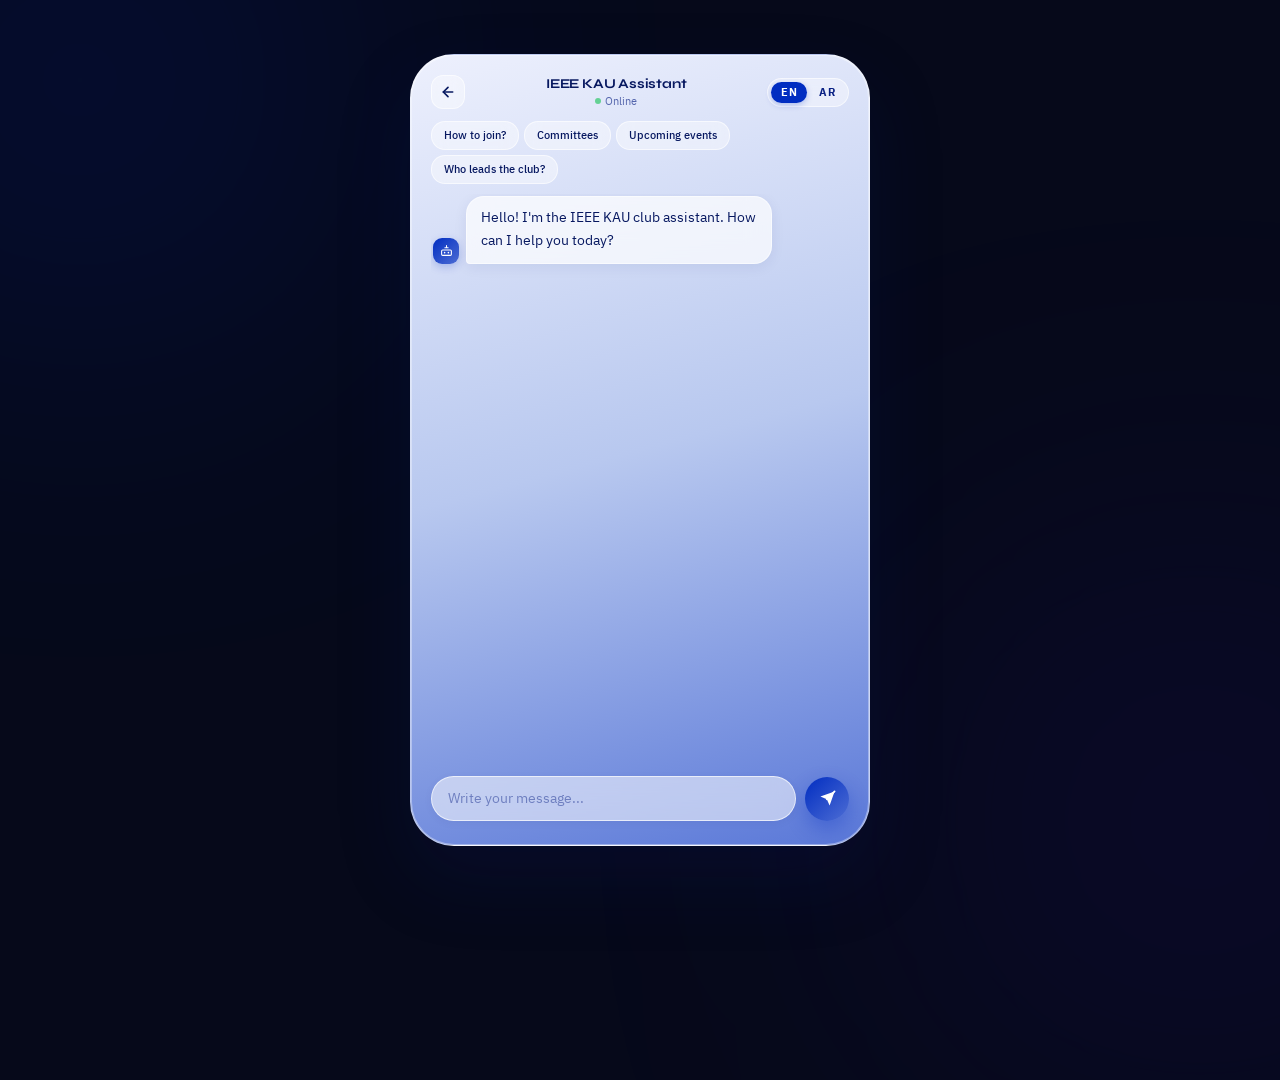
==== chat.html @ ff305b94 "changed to gemini + ui fixes" ====
<!DOCTYPE html>
<html lang="en">
<head>
  <meta charset="UTF-8"/>
  <meta name="viewport" content="width=device-width, initial-scale=1.0"/>
  <title>IEEE KAU Assistant</title>
  <link href="https://fonts.googleapis.com/css2?family=Syne:wght@600;700;800&family=IBM+Plex+Sans+Arabic:wght@300;400;500;600&display=swap" rel="stylesheet">
  <style>
    :root{
      --c1:#e7eaf9;--c2:#98abe6;--c3:#4d6dd4;--c4:#012dc1;--c5:#0a2184;--c6:#071860;
      --glass:rgba(255,255,255,.70);--glass-b:rgba(255,255,255,.55);
    }
    *{box-sizing:border-box;margin:0;padding:0}
    body{
      min-height:100vh;font-family:'IBM Plex Sans Arabic',sans-serif;
      background:#06091a;display:flex;justify-content:center;align-items:center;
      overflow:hidden;position:relative;padding:20px;
    }
    .blur{position:absolute;border-radius:50%;filter:blur(160px);z-index:0;pointer-events:none}
    .blur1{width:520px;height:520px;background:var(--c4);top:-180px;left:-180px;opacity:.18}
    .blur2{width:520px;height:520px;background:#1a0a5e;bottom:-180px;right:-180px;opacity:.28}

    .phone{
      width:460px;height:88vh;max-height:860px;border-radius:44px;
      background:linear-gradient(165deg,#edf0fd 0%,#b8c8ef 50%,#5a78d8 100%);
      border:1px solid rgba(255,255,255,.55);
      box-shadow:0 32px 72px rgba(7,24,96,.22),0 0 0 1px rgba(255,255,255,.35) inset;
      padding:20px 20px 24px;
      display:flex;flex-direction:column;position:relative;z-index:2;overflow:hidden;
    }

    /* HEADER */
    .header{
      display:flex;align-items:center;justify-content:space-between;
      margin-bottom:12px;flex-shrink:0;
    }
    .back-btn{
      width:34px;height:34px;border-radius:12px;border:none;cursor:pointer;
      background:rgba(255,255,255,.4);border:1px solid rgba(255,255,255,.6);
      backdrop-filter:blur(8px);display:flex;align-items:center;justify-content:center;
      transition:all .18s;flex-shrink:0;
    }
    .back-btn:hover{background:rgba(255,255,255,.65);transform:translateX(-2px)}
    .back-btn svg{width:16px;height:16px;color:var(--c6)}
    .header-center{display:flex;flex-direction:column;align-items:center;gap:2px}
    .header-name{
      font-family:'Syne',sans-serif;font-weight:700;font-size:13.5px;
      color:var(--c6);letter-spacing:-.2px;
    }
    .header-status{font-size:10.5px;color:var(--c5);opacity:.65;display:flex;align-items:center;gap:4px}
    .dot{width:6px;height:6px;background:#22c55e;border-radius:50%;animation:pulse 2s infinite}
    @keyframes pulse{0%,100%{opacity:1}50%{opacity:.35}}
    /* language toggle in header */
    .lang-toggle{
      display:flex;align-items:center;gap:2px;
      background:rgba(255,255,255,.38);border:1px solid rgba(255,255,255,.6);
      backdrop-filter:blur(10px);border-radius:18px;padding:3px;
    }
    .lang-opt{
      padding:3px 10px;border-radius:14px;font-size:10.5px;font-weight:700;
      color:var(--c5);transition:all .18s;letter-spacing:.4px;cursor:pointer;
      border:none;background:transparent;font-family:inherit;
    }
    .lang-opt.active{background:var(--c4);color:white;box-shadow:0 2px 6px rgba(1,45,193,.28)}

    /* CHIPS */
    .chips{display:flex;flex-wrap:wrap;gap:5px;margin-bottom:10px;flex-shrink:0}
    .chip{
      background:rgba(255,255,255,.42);border:1px solid rgba(255,255,255,.6);
      backdrop-filter:blur(8px);border-radius:14px;padding:5px 12px;
      font-size:11px;color:var(--c6);cursor:pointer;font-family:inherit;
      font-weight:500;transition:all .18s;white-space:nowrap;
    }
    .chip:hover{background:var(--c4);color:white;border-color:var(--c4);transform:translateY(-1px)}

    /* CHAT */
    .chat-area{
      flex:1;overflow-y:auto;display:flex;flex-direction:column;
      gap:10px;padding:2px 2px 4px;scroll-behavior:smooth;
    }
    .chat-area::-webkit-scrollbar{width:3px}
    .chat-area::-webkit-scrollbar-thumb{background:rgba(1,45,193,.18);border-radius:3px}

    .chat-row{display:flex;align-items:flex-end;gap:7px}
    .bot-row{justify-content:flex-start}
    .user-row{justify-content:flex-end}

    .av{width:26px;height:26px;border-radius:9px;flex-shrink:0;display:flex;align-items:center;justify-content:center}
    .av-bot{background:linear-gradient(135deg,var(--c4),var(--c3));box-shadow:0 3px 8px rgba(1,45,193,.22)}
    .av-bot svg{width:13px;height:13px;color:white}
    .av-user{background:rgba(255,255,255,.42);border:1px solid rgba(255,255,255,.6)}
    .av-user svg{width:13px;height:13px;color:var(--c5)}

    .message{
      padding:10px 14px;border-radius:18px;max-width:74%;
      font-size:13.5px;line-height:1.7;word-break:break-word;
      animation:up .22s ease;
    }
    @keyframes up{from{opacity:0;transform:translateY(6px)}to{opacity:1;transform:translateY(0)}}
    .bot-msg{
      background:var(--glass);color:var(--c6);
      border-bottom-left-radius:4px;
      box-shadow:0 3px 14px rgba(7,24,96,.07);
      border:1px solid var(--glass-b);backdrop-filter:blur(12px);
    }
    .user-msg{
      background:linear-gradient(135deg,var(--c4),var(--c3));color:white;
      border-bottom-right-radius:4px;
      box-shadow:0 4px 14px rgba(1,45,193,.28);
    }
    .bot-msg strong{font-weight:700;color:var(--c4)}
    .md-list{margin:6px 0 2px;display:flex;flex-direction:column;gap:5px}
    .md-item{display:flex;gap:8px;align-items:flex-start;font-size:13px}
    .md-dot{width:5px;height:5px;border-radius:50%;background:var(--c4);flex-shrink:0;margin-top:7px}

    /* BUTTONS */
    .lbtn{
      display:inline-flex;align-items:center;gap:5px;
      color:white!important;text-decoration:none;
      padding:5px 12px;border-radius:18px;font-size:11.5px;font-weight:600;
      margin:2px;transition:all .18s;cursor:pointer;font-family:inherit;border:none;
    }
    .lbtn:hover{filter:brightness(1.1);transform:translateY(-1px)}
    .lbtn.wa{background:#16a34a}
    .lbtn.em{background:#dc2626}
    .lbtn.fm{background:var(--c4)}
    .lbtn.xb{background:#0f172a}
    .lbtn.mt{background:#0d9488}
    .lbtn.ig{background:linear-gradient(45deg,#f09433,#e6683c,#dc2743,#cc2366,#bc1888)}
    .lbtn.li{background:#0077b5}
    .lbtn.tg{background:#229ed9}
    .lbtn svg{width:11px;height:11px}
    .btn-row{display:flex;flex-wrap:wrap;gap:5px;margin-top:7px}

    /* EVENT CARD */
    .ev-card{
      background:var(--glass);backdrop-filter:blur(12px);
      border:1px solid var(--glass-b);border-radius:16px;
      padding:12px 14px;max-width:88%;
      box-shadow:0 3px 14px rgba(7,24,96,.07);
      border-left:3px solid var(--c4);align-self:flex-start;animation:up .22s ease;
    }
    .ev-badge{
      display:inline-block;font-size:9.5px;font-weight:700;
      letter-spacing:.8px;text-transform:uppercase;
      padding:2px 8px;border-radius:18px;margin-bottom:5px;
    }
    .b-up{background:#dcfce7;color:#15803d}
    .b-rc{background:#fef9c3;color:#a16207}
    .b-pa{background:#f1f5f9;color:#64748b}
    .ev-date{font-size:11px;color:var(--c5);opacity:.7;margin-bottom:5px;font-weight:500}
    .ev-text{font-size:13px;color:var(--c6);line-height:1.65;margin-bottom:8px}

    /* TYPING */
    .typing{
      display:flex;gap:4px;align-items:center;padding:10px 14px;
      background:var(--glass);border:1px solid var(--glass-b);backdrop-filter:blur(12px);
      border-radius:18px;border-bottom-left-radius:4px;
      align-self:flex-start;box-shadow:0 3px 12px rgba(7,24,96,.06);
    }
    .typing span{width:5px;height:5px;background:var(--c4);border-radius:50%;opacity:.45;animation:tb 1.2s infinite}
    .typing span:nth-child(2){animation-delay:.2s}
    .typing span:nth-child(3){animation-delay:.4s}
    @keyframes tb{0%,60%,100%{transform:translateY(0);opacity:.45}30%{transform:translateY(-5px);opacity:1}}

    /* INPUT */
    .input-wrap{margin-top:10px;display:flex;gap:9px;align-items:center;flex-shrink:0}
    .chat-input{
      flex:1;padding:11px 16px;border-radius:24px;border:none;outline:none;
      background:rgba(255,255,255,.55);backdrop-filter:blur(10px);
      border:1px solid rgba(255,255,255,.65);
      color:var(--c6);font-size:13.5px;font-family:inherit;
      box-shadow:0 2px 8px rgba(7,24,96,.05);transition:all .2s;
    }
    .chat-input:focus{background:rgba(255,255,255,.82);border-color:rgba(1,45,193,.25)}
    .chat-input::placeholder{color:var(--c5);opacity:.45}
    .send-btn{
      width:44px;height:44px;border-radius:50%;border:none;cursor:pointer;
      background:linear-gradient(135deg,var(--c4),var(--c3));
      display:flex;align-items:center;justify-content:center;flex-shrink:0;
      box-shadow:0 8px 20px rgba(1,45,193,.32);transition:all .18s;
    }
    .send-btn:hover{transform:scale(1.08);box-shadow:0 12px 26px rgba(1,45,193,.42)}
    .send-btn:disabled{opacity:.4;cursor:not-allowed;transform:none}
    .send-btn svg{width:17px;height:17px;color:white}

    .sec-lbl{
      font-size:10px;color:var(--c5);text-align:center;
      padding:2px 0;opacity:.6;letter-spacing:.6px;text-transform:uppercase;font-weight:600;
    }
  </style>
</head>
<body>
  <div class="blur blur1"></div>
  <div class="blur blur2"></div>
  <div class="phone">

    <!-- HEADER -->
    <div class="header">
      <!-- Back button -->
      <button class="back-btn" onclick="history.length>1?history.back():window.location='index.html'" title="Back">
        <svg viewBox="0 0 24 24" fill="none" stroke="currentColor" stroke-width="2.5" stroke-linecap="round" stroke-linejoin="round">
          <line x1="19" y1="12" x2="5" y2="12"/><polyline points="12 19 5 12 12 5"/>
        </svg>
      </button>

      <!-- Center title -->
      <div class="header-center">
        <div class="header-name">IEEE KAU Assistant</div>
        <div class="header-status"><span class="dot"></span><span id="statusTxt">Online</span></div>
      </div>

      <!-- Language toggle -->
      <div class="lang-toggle">
        <button class="lang-opt active" id="opt-en" onclick="setLang('en')">EN</button>
        <button class="lang-opt"        id="opt-ar" onclick="setLang('ar')">AR</button>
      </div>
    </div>

    <!-- CHIPS -->
    <div class="chips" id="chips">
      <button class="chip" onclick="askChip(this)">How to join?</button>
      <button class="chip" onclick="askChip(this)">Committees</button>
      <button class="chip" onclick="askChip(this)">Upcoming events</button>
      <button class="chip" onclick="askChip(this)">Who leads the club?</button>
    </div>

    <!-- CHAT -->
    <div class="chat-area" id="chatArea">
      <div class="chat-row bot-row">
        <div class="av av-bot"><svg viewBox="0 0 24 24" fill="none" stroke="currentColor" stroke-width="2" stroke-linecap="round" stroke-linejoin="round"><rect x="3" y="11" width="18" height="10" rx="2"/><path d="M12 3v4m-3 0h6"/><circle cx="8.5" cy="16" r="1.5" fill="currentColor" stroke="none"/><circle cx="15.5" cy="16" r="1.5" fill="currentColor" stroke="none"/></svg></div>
        <div class="message bot-msg" id="welcomeMsg">Hello! I'm the IEEE KAU club assistant. How can I help you today?</div>
      </div>
    </div>

    <!-- INPUT -->
    <div class="input-wrap" id="inputWrap">
      <input type="text" class="chat-input" id="userInput"
        placeholder="Write your message..."
        onkeydown="if(event.key==='Enter')sendMsg()"/>
      <button class="send-btn" id="sendBtn" onclick="sendMsg()">
        <svg viewBox="0 0 24 24" fill="none" stroke="currentColor" stroke-width="2.5" stroke-linecap="round" stroke-linejoin="round">
          <line x1="22" y1="2" x2="11" y2="13"/><polygon points="22 2 15 22 11 13 2 9 22 2" fill="currentColor" stroke="none"/>
        </svg>
      </button>
    </div>
  </div>

<script>
const API  = 'http://localhost:8000';
const FORM = 'https://docs.google.com/forms/d/e/1FAIpQLSc7qI9gJxhBd5TJZJPHBXQmNmRRocxjYDDE-ccPcoLNbKSoLw/viewform';
let hist=[], lang='en';

// Read lang from URL param (set by landing page)
const urlLang = new URLSearchParams(window.location.search).get('lang');
if(urlLang==='ar') { lang='ar'; }

// ── Sound ─────────────────────────────────────────────────────────────────────
function beep(f,d){try{const c=new AudioContext(),o=c.createOscillator(),g=c.createGain();o.connect(g);g.connect(c.destination);o.frequency.value=f;g.gain.setValueAtTime(0.04,c.currentTime);g.gain.exponentialRampToValueAtTime(0.001,c.currentTime+d);o.start();o.stop(c.currentTime+d);}catch(e){}}

// ── Icons (SVG strings) ───────────────────────────────────────────────────────
const IC={
  ext:`<svg viewBox="0 0 24 24" fill="none" stroke="currentColor" stroke-width="2" stroke-linecap="round" stroke-linejoin="round" width="11" height="11"><path d="M18 13v6a2 2 0 0 1-2 2H5a2 2 0 0 1-2-2V8a2 2 0 0 1 2-2h6"/><polyline points="15 3 21 3 21 9"/><line x1="10" y1="14" x2="21" y2="3"/></svg>`,
  mail:`<svg viewBox="0 0 24 24" fill="none" stroke="currentColor" stroke-width="2" stroke-linecap="round" stroke-linejoin="round" width="11" height="11"><path d="M4 4h16c1.1 0 2 .9 2 2v12c0 1.1-.9 2-2 2H4c-1.1 0-2-.9-2-2V6c0-1.1.9-2 2-2z"/><polyline points="22,6 12,13 2,6"/></svg>`,
  msg:`<svg viewBox="0 0 24 24" fill="none" stroke="currentColor" stroke-width="2" stroke-linecap="round" stroke-linejoin="round" width="11" height="11"><path d="M21 15a2 2 0 0 1-2 2H7l-4 4V5a2 2 0 0 1 2-2h14a2 2 0 0 1 2 2z"/></svg>`,
  vid:`<svg viewBox="0 0 24 24" fill="none" stroke="currentColor" stroke-width="2" stroke-linecap="round" stroke-linejoin="round" width="11" height="11"><polygon points="23 7 16 12 23 17 23 7"/><rect x="1" y="5" width="15" height="14" rx="2" ry="2"/></svg>`,
};

// ── Language ──────────────────────────────────────────────────────────────────
function applyLang(){
  const ar=lang==='ar';
  document.getElementById('opt-en').classList.toggle('active',!ar);
  document.getElementById('opt-ar').classList.toggle('active',ar);
  document.getElementById('statusTxt').textContent = ar?'متصلة':'Online';
  const iw=document.getElementById('inputWrap');
  const inp=document.getElementById('userInput');
  iw.style.flexDirection = ar?'row-reverse':'row';
  inp.style.direction    = ar?'rtl':'ltr';
  inp.style.textAlign    = ar?'right':'left';
  inp.placeholder        = ar?'اكتبي سؤالك هنا...':'Write your message...';
  document.getElementById('welcomeMsg').textContent = ar
    ? 'أهلاً! أنا مساعدة نادي IEEE في جامعة الملك عبدالعزيز. كيف أقدر أساعدك؟'
    : "Hello! I'm the IEEE KAU club assistant. How can I help you today?";
  const c=document.getElementById('chips');
  if(c) c.innerHTML = ar
    ? '<button class="chip" onclick="askChip(this)">كيف أنضم للنادي؟</button><button class="chip" onclick="askChip(this)">اللجان</button><button class="chip" onclick="askChip(this)">الفعاليات القادمة</button><button class="chip" onclick="askChip(this)">من هي الرئيسة؟</button>'
    : '<button class="chip" onclick="askChip(this)">How to join?</button><button class="chip" onclick="askChip(this)">Committees</button><button class="chip" onclick="askChip(this)">Upcoming events</button><button class="chip" onclick="askChip(this)">Who leads the club?</button>';
}

function setLang(l){lang=l;applyLang();}

// Init lang on load
applyLang();

// ── Chips ─────────────────────────────────────────────────────────────────────
function askChip(btn){
  document.getElementById('userInput').value=btn.textContent.trim();
  const c=document.getElementById('chips');if(c)c.style.display='none';
  sendMsg();
}

// ── Markdown ──────────────────────────────────────────────────────────────────
function renderMd(t){
  let h=t.replace(/\*\*(.+?)\*\*/g,'<strong>$1</strong>');
  const lines=h.split('\n');let out='',inL=false,lH='';
  for(let l of lines){
    const m=l.match(/^[\-\*•]\s+(.+)/);
    if(m){if(!inL){inL=true;lH='<div class="md-list">';}lH+=`<div class="md-item"><span class="md-dot"></span><span>${m[1]}</span></div>`;}
    else{if(inL){out+=lH+'</div>';inL=false;lH='';}out+=l+(l.trim()?'<br>':'');}
  }
  if(inL)out+=lH+'</div>';
  return out.replace(/(<br>)+$/,'').replace(/^(<br>)+/,'');
}

// ── Links ─────────────────────────────────────────────────────────────────────
function procLinks(raw){
  // URLs are stripped server-side. Just render markdown, no URL scanning needed.
  return renderMd(raw.trim());
}

function renderButtons(buttons, ar, targetMsg){
  if(!buttons || buttons.length===0) return;
  // WhatsApp warning
  const hasWa = buttons.some(b=>b.type==='whatsapp');
  if(hasWa && targetMsg){
    const warn = document.createElement('div');
    warn.style.cssText='font-size:11px;color:#854d0e;background:#fef9c3;padding:5px 10px;border-radius:8px;margin:6px 0 4px;';
    warn.textContent = ar ? 'تنبيه: مجموعة الواتساب خاصة بمجتمع البحث فقط وليست للانضمام العام'
                          : 'Note: This WhatsApp group is for the Research Community only, not general membership.';
    targetMsg.appendChild(warn);
  }
  const row = document.createElement('div');
  row.className = 'btn-row';
  const iconMap = {form:IC.ext,instagram:IC.ext,whatsapp:IC.msg,email:IC.mail,x:IC.ext,linkedin:IC.ext,telegram:IC.ext,meet:IC.vid};
  const clsMap  = {form:'fm',instagram:'ig',whatsapp:'wa',email:'em',x:'xb',linkedin:'li',telegram:'tg',meet:'mt'};
  buttons.forEach(b=>{
    const a = document.createElement('a');
    a.href=b.url; a.target='_blank';
    a.className=`lbtn ${clsMap[b.type]||'fm'}`;
    a.innerHTML=`${iconMap[b.type]||IC.ext} ${b.label}`;
    row.appendChild(a);
  });
  if(targetMsg) targetMsg.appendChild(row);
  else document.getElementById('chatArea').appendChild(row);
  sc();
}

// ── Avatars ───────────────────────────────────────────────────────────────────
const BOT_AV=`<div class="av av-bot"><svg viewBox="0 0 24 24" fill="none" stroke="currentColor" stroke-width="2" stroke-linecap="round" stroke-linejoin="round"><rect x="3" y="11" width="18" height="10" rx="2"/><path d="M12 3v4m-3 0h6"/><circle cx="8.5" cy="16" r="1.5" fill="currentColor" stroke="none"/><circle cx="15.5" cy="16" r="1.5" fill="currentColor" stroke="none"/></svg></div>`;
const USR_AV=`<div class="av av-user"><svg viewBox="0 0 24 24" fill="none" stroke="currentColor" stroke-width="2" stroke-linecap="round" stroke-linejoin="round"><path d="M20 21v-2a4 4 0 0 0-4-4H8a4 4 0 0 0-4 4v2"/><circle cx="12" cy="7" r="4"/></svg></div>`;

// ── Add message ───────────────────────────────────────────────────────────────
function addMsg(text,role){
  const row=document.createElement('div');
  row.className=`chat-row ${role==='bot'?'bot-row':'user-row'}`;
  const msg=document.createElement('div');
  msg.className=`message ${role==='bot'?'bot-msg':'user-msg'}`;
  if(role==='bot')msg.innerHTML=procLinks(text);else msg.textContent=text;
  if(role==='bot'){row.innerHTML=BOT_AV;row.appendChild(msg);}
  else{row.appendChild(msg);row.innerHTML+=USR_AV;}
  document.getElementById('chatArea').appendChild(row);sc();
  return msg;
}

// ── Event card ────────────────────────────────────────────────────────────────
function addCard(ev){
  const card=document.createElement('div');card.className='ev-card';
  const ar=lang==='ar';
  let ds='';
  if(ev.date){try{const dt=new Date(ev.date);ds=dt.toLocaleString(ar?'ar-SA':'en-US',{weekday:'long',year:'numeric',month:'long',day:'numeric',hour:'2-digit',minute:'2-digit',timeZone:'Asia/Riyadh'});}catch(e){ds=ev.date.slice(0,16);}}
  let badge,bc;
  if(ev.is_upcoming){badge=ar?'قادم':'Upcoming';bc='b-up';}
  else if(ev.days_old!==null&&ev.days_old<=3){badge=ar?'حديث':'Recent';bc='b-rc';}
  else{badge=ar?'سابق':'Past';bc='b-pa';}
  const sum=ev.title.length>160?ev.title.slice(0,160)+'...':ev.title;
  let ab='';
  if(ev.link){const x=ev.link.replace('nitter.net','x.com');ab+=`<a href="${x}" target="_blank" class="lbtn xb" style="font-size:11px;padding:5px 10px;">${IC.ext} ${ar?'عرض على X':'View on X'}</a>`;}
  if(ev.meet)ab+=`<a href="${ev.meet}" target="_blank" class="lbtn mt" style="font-size:11px;padding:5px 10px;">${IC.vid} ${ar?'انضمي':'Join'}</a>`;
  if(ev.whatsapp)ab+=`<a href="${ev.whatsapp}" target="_blank" class="lbtn wa" style="font-size:11px;padding:5px 10px;">${IC.msg} ${ar?'البحث':'Research WA'}</a>`;
  if(ev.form)ab+=`<a href="${ev.form}" target="_blank" class="lbtn fm" style="font-size:11px;padding:5px 10px;">${IC.ext} ${ar?'سجّلي':'Register'}</a>`;
  card.innerHTML=`<span class="ev-badge ${bc}">${badge}</span>${ds?`<div class="ev-date">${ds}</div>`:''}
    <div class="ev-text">${sum}</div>${ab?`<div class="btn-row">${ab}</div>`:''}`;
  document.getElementById('chatArea').appendChild(card);sc();
}

function addTyping(){
  const d=document.createElement('div');d.className='typing';
  d.innerHTML='<span></span><span></span><span></span>';
  document.getElementById('chatArea').appendChild(d);sc();return d;
}
function addLbl(t){
  const d=document.createElement('div');d.className='sec-lbl';d.textContent=t;
  document.getElementById('chatArea').appendChild(d);sc();
}
function sc(){const a=document.getElementById('chatArea');a.scrollTop=a.scrollHeight;}

// ── Send ──────────────────────────────────────────────────────────────────────
async function sendMsg(){
  const inp=document.getElementById('userInput');
  const btn=document.getElementById('sendBtn');
  const msg=inp.value.trim();if(!msg)return;
  const c=document.getElementById('chips');if(c)c.style.display='none';
  addMsg(msg,'user');beep(440,.08);inp.value='';btn.disabled=true;
  const ty=addTyping();
  hist.push({role:'user',content:msg});
  try{
    const res=await fetch(`${API}/chat`,{
      method:'POST',headers:{'Content-Type':'application/json'},
      body:JSON.stringify({message:msg,language:lang,conversation_history:hist.slice(-6)})
    });
    const data=await res.json();
    ty.remove();const botMsgEl=addMsg(data.response,'bot');beep(560,.12);
    hist.push({role:'assistant',content:data.response});
    renderButtons(data.buttons||[], lang==='ar', botMsgEl);
    if(data.events&&data.events.length>0){
      const ar=lang==='ar';
      const up=data.events.filter(e=>e.is_upcoming);
      const rc=data.events.filter(e=>!e.is_upcoming&&e.days_old!==null&&e.days_old<=3);
      const pa=data.events.filter(e=>!e.is_upcoming&&(e.days_old===null||e.days_old>3));
      if(up.length>0){addLbl(ar?'الفعاليات القادمة':'UPCOMING EVENTS');up.forEach(e=>addCard(e));}
      else if(rc.length>0){addLbl(ar?'منشورات حديثة':'RECENT POSTS');rc.slice(0,3).forEach(e=>addCard(e));}
      else if(pa.length>0){addLbl(ar?'فعاليات سابقة':'PAST EVENTS');pa.slice(0,3).forEach(e=>addCard(e));}
    }
  }catch(err){
    ty.remove();
    addMsg(lang==='ar'?'عذراً، في مشكلة بالاتصال.':'Connection error — make sure the API is running.','bot');
  }
  btn.disabled=false;inp.focus();
}
</script>
</body>
</html>
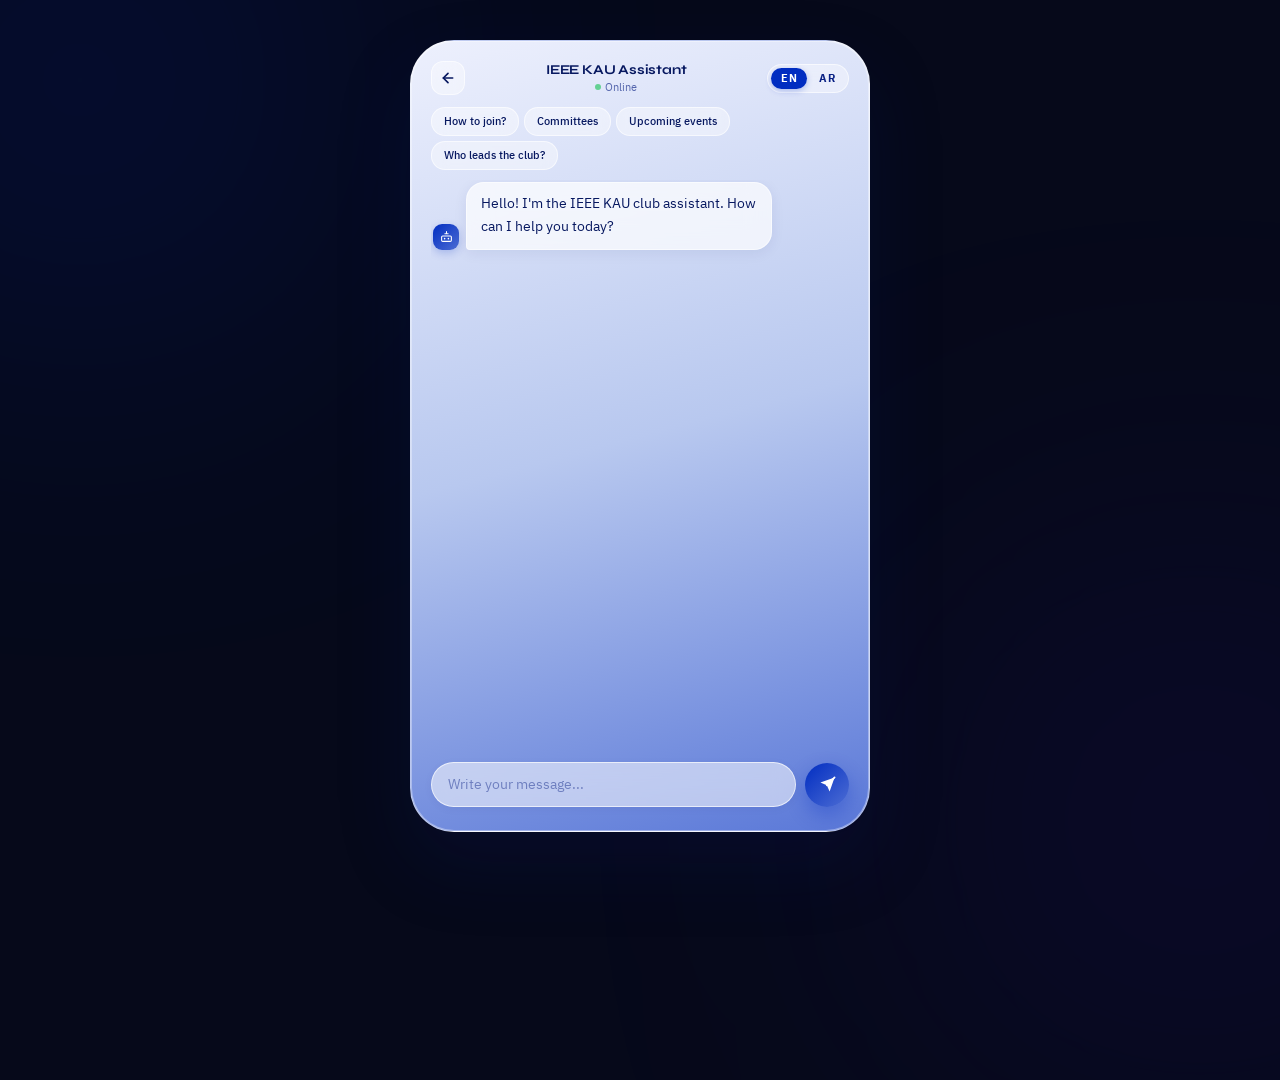
==== commit e1cb3ed9: "fix leaders committees chunk size responsive layout" ====
--- a/chat.html
+++ b/chat.html
@@ -13,20 +13,25 @@
     *{box-sizing:border-box;margin:0;padding:0}
     body{
       min-height:100vh;font-family:'IBM Plex Sans Arabic',sans-serif;
-      background:#06091a;display:flex;justify-content:center;align-items:center;
-      overflow:hidden;position:relative;padding:20px;
+      background:#06091a;display:flex;justify-content:center;align-items:flex-start;
+      position:relative;padding:20px;overflow-y:auto;
     }
     .blur{position:absolute;border-radius:50%;filter:blur(160px);z-index:0;pointer-events:none}
     .blur1{width:520px;height:520px;background:var(--c4);top:-180px;left:-180px;opacity:.18}
     .blur2{width:520px;height:520px;background:#1a0a5e;bottom:-180px;right:-180px;opacity:.28}
 
     .phone{
-      width:460px;height:88vh;max-height:860px;border-radius:44px;
+      width:min(460px, 100%);min-height:88vh;max-height:none;border-radius:44px;
       background:linear-gradient(165deg,#edf0fd 0%,#b8c8ef 50%,#5a78d8 100%);
       border:1px solid rgba(255,255,255,.55);
       box-shadow:0 32px 72px rgba(7,24,96,.22),0 0 0 1px rgba(255,255,255,.35) inset;
       padding:20px 20px 24px;
-      display:flex;flex-direction:column;position:relative;z-index:2;overflow:hidden;
+      display:flex;flex-direction:column;position:relative;z-index:2;
+      margin:20px auto;
+    }
+    @media(max-width:500px){
+      .phone{border-radius:24px;padding:16px 14px 18px;margin:10px auto;}
+      body{padding:10px;}
     }
 
     /* HEADER */
@@ -75,7 +80,7 @@
 
     /* CHAT */
     .chat-area{
-      flex:1;overflow-y:auto;display:flex;flex-direction:column;
+      flex:1;min-height:300px;overflow-y:auto;display:flex;flex-direction:column;
       gap:10px;padding:2px 2px 4px;scroll-behavior:smooth;
     }
     .chat-area::-webkit-scrollbar{width:3px}
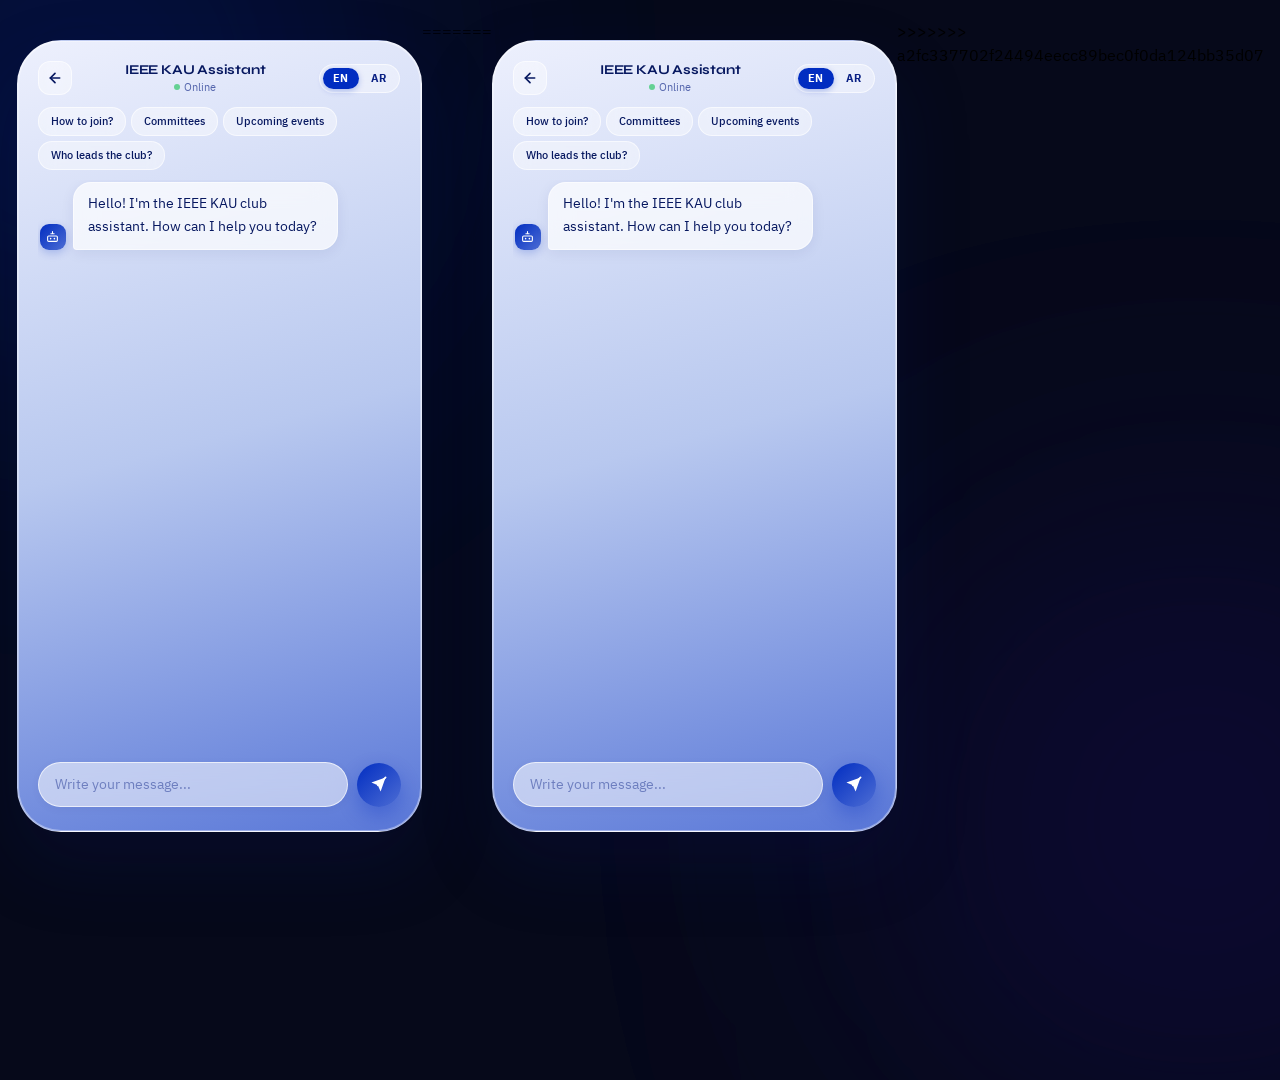
==== commit f0e31d6c: "Resolve merge conflicts on branch2" ====
--- a/chat.html
+++ b/chat.html
@@ -1,437 +1,876 @@
-<!DOCTYPE html>
-<html lang="en">
-<head>
-  <meta charset="UTF-8"/>
-  <meta name="viewport" content="width=device-width, initial-scale=1.0"/>
-  <title>IEEE KAU Assistant</title>
-  <link href="https://fonts.googleapis.com/css2?family=Syne:wght@600;700;800&family=IBM+Plex+Sans+Arabic:wght@300;400;500;600&display=swap" rel="stylesheet">
-  <style>
-    :root{
-      --c1:#e7eaf9;--c2:#98abe6;--c3:#4d6dd4;--c4:#012dc1;--c5:#0a2184;--c6:#071860;
-      --glass:rgba(255,255,255,.70);--glass-b:rgba(255,255,255,.55);
-    }
-    *{box-sizing:border-box;margin:0;padding:0}
-    body{
-      min-height:100vh;font-family:'IBM Plex Sans Arabic',sans-serif;
-      background:#06091a;display:flex;justify-content:center;align-items:flex-start;
-      position:relative;padding:20px;overflow-y:auto;
-    }
-    .blur{position:absolute;border-radius:50%;filter:blur(160px);z-index:0;pointer-events:none}
-    .blur1{width:520px;height:520px;background:var(--c4);top:-180px;left:-180px;opacity:.18}
-    .blur2{width:520px;height:520px;background:#1a0a5e;bottom:-180px;right:-180px;opacity:.28}
-
-    .phone{
-      width:min(460px, 100%);min-height:88vh;max-height:none;border-radius:44px;
-      background:linear-gradient(165deg,#edf0fd 0%,#b8c8ef 50%,#5a78d8 100%);
-      border:1px solid rgba(255,255,255,.55);
-      box-shadow:0 32px 72px rgba(7,24,96,.22),0 0 0 1px rgba(255,255,255,.35) inset;
-      padding:20px 20px 24px;
-      display:flex;flex-direction:column;position:relative;z-index:2;
-      margin:20px auto;
-    }
-    @media(max-width:500px){
-      .phone{border-radius:24px;padding:16px 14px 18px;margin:10px auto;}
-      body{padding:10px;}
-    }
-
-    /* HEADER */
-    .header{
-      display:flex;align-items:center;justify-content:space-between;
-      margin-bottom:12px;flex-shrink:0;
-    }
-    .back-btn{
-      width:34px;height:34px;border-radius:12px;border:none;cursor:pointer;
-      background:rgba(255,255,255,.4);border:1px solid rgba(255,255,255,.6);
-      backdrop-filter:blur(8px);display:flex;align-items:center;justify-content:center;
-      transition:all .18s;flex-shrink:0;
-    }
-    .back-btn:hover{background:rgba(255,255,255,.65);transform:translateX(-2px)}
-    .back-btn svg{width:16px;height:16px;color:var(--c6)}
-    .header-center{display:flex;flex-direction:column;align-items:center;gap:2px}
-    .header-name{
-      font-family:'Syne',sans-serif;font-weight:700;font-size:13.5px;
-      color:var(--c6);letter-spacing:-.2px;
-    }
-    .header-status{font-size:10.5px;color:var(--c5);opacity:.65;display:flex;align-items:center;gap:4px}
-    .dot{width:6px;height:6px;background:#22c55e;border-radius:50%;animation:pulse 2s infinite}
-    @keyframes pulse{0%,100%{opacity:1}50%{opacity:.35}}
-    /* language toggle in header */
-    .lang-toggle{
-      display:flex;align-items:center;gap:2px;
-      background:rgba(255,255,255,.38);border:1px solid rgba(255,255,255,.6);
-      backdrop-filter:blur(10px);border-radius:18px;padding:3px;
-    }
-    .lang-opt{
-      padding:3px 10px;border-radius:14px;font-size:10.5px;font-weight:700;
-      color:var(--c5);transition:all .18s;letter-spacing:.4px;cursor:pointer;
-      border:none;background:transparent;font-family:inherit;
-    }
-    .lang-opt.active{background:var(--c4);color:white;box-shadow:0 2px 6px rgba(1,45,193,.28)}
-
-    /* CHIPS */
-    .chips{display:flex;flex-wrap:wrap;gap:5px;margin-bottom:10px;flex-shrink:0}
-    .chip{
-      background:rgba(255,255,255,.42);border:1px solid rgba(255,255,255,.6);
-      backdrop-filter:blur(8px);border-radius:14px;padding:5px 12px;
-      font-size:11px;color:var(--c6);cursor:pointer;font-family:inherit;
-      font-weight:500;transition:all .18s;white-space:nowrap;
-    }
-    .chip:hover{background:var(--c4);color:white;border-color:var(--c4);transform:translateY(-1px)}
-
-    /* CHAT */
-    .chat-area{
-      flex:1;min-height:300px;overflow-y:auto;display:flex;flex-direction:column;
-      gap:10px;padding:2px 2px 4px;scroll-behavior:smooth;
-    }
-    .chat-area::-webkit-scrollbar{width:3px}
-    .chat-area::-webkit-scrollbar-thumb{background:rgba(1,45,193,.18);border-radius:3px}
-
-    .chat-row{display:flex;align-items:flex-end;gap:7px}
-    .bot-row{justify-content:flex-start}
-    .user-row{justify-content:flex-end}
-
-    .av{width:26px;height:26px;border-radius:9px;flex-shrink:0;display:flex;align-items:center;justify-content:center}
-    .av-bot{background:linear-gradient(135deg,var(--c4),var(--c3));box-shadow:0 3px 8px rgba(1,45,193,.22)}
-    .av-bot svg{width:13px;height:13px;color:white}
-    .av-user{background:rgba(255,255,255,.42);border:1px solid rgba(255,255,255,.6)}
-    .av-user svg{width:13px;height:13px;color:var(--c5)}
-
-    .message{
-      padding:10px 14px;border-radius:18px;max-width:74%;
-      font-size:13.5px;line-height:1.7;word-break:break-word;
-      animation:up .22s ease;
-    }
-    @keyframes up{from{opacity:0;transform:translateY(6px)}to{opacity:1;transform:translateY(0)}}
-    .bot-msg{
-      background:var(--glass);color:var(--c6);
-      border-bottom-left-radius:4px;
-      box-shadow:0 3px 14px rgba(7,24,96,.07);
-      border:1px solid var(--glass-b);backdrop-filter:blur(12px);
-    }
-    .user-msg{
-      background:linear-gradient(135deg,var(--c4),var(--c3));color:white;
-      border-bottom-right-radius:4px;
-      box-shadow:0 4px 14px rgba(1,45,193,.28);
-    }
-    .bot-msg strong{font-weight:700;color:var(--c4)}
-    .md-list{margin:6px 0 2px;display:flex;flex-direction:column;gap:5px}
-    .md-item{display:flex;gap:8px;align-items:flex-start;font-size:13px}
-    .md-dot{width:5px;height:5px;border-radius:50%;background:var(--c4);flex-shrink:0;margin-top:7px}
-
-    /* BUTTONS */
-    .lbtn{
-      display:inline-flex;align-items:center;gap:5px;
-      color:white!important;text-decoration:none;
-      padding:5px 12px;border-radius:18px;font-size:11.5px;font-weight:600;
-      margin:2px;transition:all .18s;cursor:pointer;font-family:inherit;border:none;
-    }
-    .lbtn:hover{filter:brightness(1.1);transform:translateY(-1px)}
-    .lbtn.wa{background:#16a34a}
-    .lbtn.em{background:#dc2626}
-    .lbtn.fm{background:var(--c4)}
-    .lbtn.xb{background:#0f172a}
-    .lbtn.mt{background:#0d9488}
-    .lbtn.ig{background:linear-gradient(45deg,#f09433,#e6683c,#dc2743,#cc2366,#bc1888)}
-    .lbtn.li{background:#0077b5}
-    .lbtn.tg{background:#229ed9}
-    .lbtn svg{width:11px;height:11px}
-    .btn-row{display:flex;flex-wrap:wrap;gap:5px;margin-top:7px}
-
-    /* EVENT CARD */
-    .ev-card{
-      background:var(--glass);backdrop-filter:blur(12px);
-      border:1px solid var(--glass-b);border-radius:16px;
-      padding:12px 14px;max-width:88%;
-      box-shadow:0 3px 14px rgba(7,24,96,.07);
-      border-left:3px solid var(--c4);align-self:flex-start;animation:up .22s ease;
-    }
-    .ev-badge{
-      display:inline-block;font-size:9.5px;font-weight:700;
-      letter-spacing:.8px;text-transform:uppercase;
-      padding:2px 8px;border-radius:18px;margin-bottom:5px;
-    }
-    .b-up{background:#dcfce7;color:#15803d}
-    .b-rc{background:#fef9c3;color:#a16207}
-    .b-pa{background:#f1f5f9;color:#64748b}
-    .ev-date{font-size:11px;color:var(--c5);opacity:.7;margin-bottom:5px;font-weight:500}
-    .ev-text{font-size:13px;color:var(--c6);line-height:1.65;margin-bottom:8px}
-
-    /* TYPING */
-    .typing{
-      display:flex;gap:4px;align-items:center;padding:10px 14px;
-      background:var(--glass);border:1px solid var(--glass-b);backdrop-filter:blur(12px);
-      border-radius:18px;border-bottom-left-radius:4px;
-      align-self:flex-start;box-shadow:0 3px 12px rgba(7,24,96,.06);
-    }
-    .typing span{width:5px;height:5px;background:var(--c4);border-radius:50%;opacity:.45;animation:tb 1.2s infinite}
-    .typing span:nth-child(2){animation-delay:.2s}
-    .typing span:nth-child(3){animation-delay:.4s}
-    @keyframes tb{0%,60%,100%{transform:translateY(0);opacity:.45}30%{transform:translateY(-5px);opacity:1}}
-
-    /* INPUT */
-    .input-wrap{margin-top:10px;display:flex;gap:9px;align-items:center;flex-shrink:0}
-    .chat-input{
-      flex:1;padding:11px 16px;border-radius:24px;border:none;outline:none;
-      background:rgba(255,255,255,.55);backdrop-filter:blur(10px);
-      border:1px solid rgba(255,255,255,.65);
-      color:var(--c6);font-size:13.5px;font-family:inherit;
-      box-shadow:0 2px 8px rgba(7,24,96,.05);transition:all .2s;
-    }
-    .chat-input:focus{background:rgba(255,255,255,.82);border-color:rgba(1,45,193,.25)}
-    .chat-input::placeholder{color:var(--c5);opacity:.45}
-    .send-btn{
-      width:44px;height:44px;border-radius:50%;border:none;cursor:pointer;
-      background:linear-gradient(135deg,var(--c4),var(--c3));
-      display:flex;align-items:center;justify-content:center;flex-shrink:0;
-      box-shadow:0 8px 20px rgba(1,45,193,.32);transition:all .18s;
-    }
-    .send-btn:hover{transform:scale(1.08);box-shadow:0 12px 26px rgba(1,45,193,.42)}
-    .send-btn:disabled{opacity:.4;cursor:not-allowed;transform:none}
-    .send-btn svg{width:17px;height:17px;color:white}
-
-    .sec-lbl{
-      font-size:10px;color:var(--c5);text-align:center;
-      padding:2px 0;opacity:.6;letter-spacing:.6px;text-transform:uppercase;font-weight:600;
-    }
-  </style>
-</head>
-<body>
-  <div class="blur blur1"></div>
-  <div class="blur blur2"></div>
-  <div class="phone">
-
-    <!-- HEADER -->
-    <div class="header">
-      <!-- Back button -->
-      <button class="back-btn" onclick="history.length>1?history.back():window.location='index.html'" title="Back">
-        <svg viewBox="0 0 24 24" fill="none" stroke="currentColor" stroke-width="2.5" stroke-linecap="round" stroke-linejoin="round">
-          <line x1="19" y1="12" x2="5" y2="12"/><polyline points="12 19 5 12 12 5"/>
-        </svg>
-      </button>
-
-      <!-- Center title -->
-      <div class="header-center">
-        <div class="header-name">IEEE KAU Assistant</div>
-        <div class="header-status"><span class="dot"></span><span id="statusTxt">Online</span></div>
-      </div>
-
-      <!-- Language toggle -->
-      <div class="lang-toggle">
-        <button class="lang-opt active" id="opt-en" onclick="setLang('en')">EN</button>
-        <button class="lang-opt"        id="opt-ar" onclick="setLang('ar')">AR</button>
-      </div>
-    </div>
-
-    <!-- CHIPS -->
-    <div class="chips" id="chips">
-      <button class="chip" onclick="askChip(this)">How to join?</button>
-      <button class="chip" onclick="askChip(this)">Committees</button>
-      <button class="chip" onclick="askChip(this)">Upcoming events</button>
-      <button class="chip" onclick="askChip(this)">Who leads the club?</button>
-    </div>
-
-    <!-- CHAT -->
-    <div class="chat-area" id="chatArea">
-      <div class="chat-row bot-row">
-        <div class="av av-bot"><svg viewBox="0 0 24 24" fill="none" stroke="currentColor" stroke-width="2" stroke-linecap="round" stroke-linejoin="round"><rect x="3" y="11" width="18" height="10" rx="2"/><path d="M12 3v4m-3 0h6"/><circle cx="8.5" cy="16" r="1.5" fill="currentColor" stroke="none"/><circle cx="15.5" cy="16" r="1.5" fill="currentColor" stroke="none"/></svg></div>
-        <div class="message bot-msg" id="welcomeMsg">Hello! I'm the IEEE KAU club assistant. How can I help you today?</div>
-      </div>
-    </div>
-
-    <!-- INPUT -->
-    <div class="input-wrap" id="inputWrap">
-      <input type="text" class="chat-input" id="userInput"
-        placeholder="Write your message..."
-        onkeydown="if(event.key==='Enter')sendMsg()"/>
-      <button class="send-btn" id="sendBtn" onclick="sendMsg()">
-        <svg viewBox="0 0 24 24" fill="none" stroke="currentColor" stroke-width="2.5" stroke-linecap="round" stroke-linejoin="round">
-          <line x1="22" y1="2" x2="11" y2="13"/><polygon points="22 2 15 22 11 13 2 9 22 2" fill="currentColor" stroke="none"/>
-        </svg>
-      </button>
-    </div>
-  </div>
-
-<script>
-const API  = 'http://localhost:8000';
-const FORM = 'https://docs.google.com/forms/d/e/1FAIpQLSc7qI9gJxhBd5TJZJPHBXQmNmRRocxjYDDE-ccPcoLNbKSoLw/viewform';
-let hist=[], lang='en';
-
-// Read lang from URL param (set by landing page)
-const urlLang = new URLSearchParams(window.location.search).get('lang');
-if(urlLang==='ar') { lang='ar'; }
-
-// ── Sound ─────────────────────────────────────────────────────────────────────
-function beep(f,d){try{const c=new AudioContext(),o=c.createOscillator(),g=c.createGain();o.connect(g);g.connect(c.destination);o.frequency.value=f;g.gain.setValueAtTime(0.04,c.currentTime);g.gain.exponentialRampToValueAtTime(0.001,c.currentTime+d);o.start();o.stop(c.currentTime+d);}catch(e){}}
-
-// ── Icons (SVG strings) ───────────────────────────────────────────────────────
-const IC={
-  ext:`<svg viewBox="0 0 24 24" fill="none" stroke="currentColor" stroke-width="2" stroke-linecap="round" stroke-linejoin="round" width="11" height="11"><path d="M18 13v6a2 2 0 0 1-2 2H5a2 2 0 0 1-2-2V8a2 2 0 0 1 2-2h6"/><polyline points="15 3 21 3 21 9"/><line x1="10" y1="14" x2="21" y2="3"/></svg>`,
-  mail:`<svg viewBox="0 0 24 24" fill="none" stroke="currentColor" stroke-width="2" stroke-linecap="round" stroke-linejoin="round" width="11" height="11"><path d="M4 4h16c1.1 0 2 .9 2 2v12c0 1.1-.9 2-2 2H4c-1.1 0-2-.9-2-2V6c0-1.1.9-2 2-2z"/><polyline points="22,6 12,13 2,6"/></svg>`,
-  msg:`<svg viewBox="0 0 24 24" fill="none" stroke="currentColor" stroke-width="2" stroke-linecap="round" stroke-linejoin="round" width="11" height="11"><path d="M21 15a2 2 0 0 1-2 2H7l-4 4V5a2 2 0 0 1 2-2h14a2 2 0 0 1 2 2z"/></svg>`,
-  vid:`<svg viewBox="0 0 24 24" fill="none" stroke="currentColor" stroke-width="2" stroke-linecap="round" stroke-linejoin="round" width="11" height="11"><polygon points="23 7 16 12 23 17 23 7"/><rect x="1" y="5" width="15" height="14" rx="2" ry="2"/></svg>`,
-};
-
-// ── Language ──────────────────────────────────────────────────────────────────
-function applyLang(){
-  const ar=lang==='ar';
-  document.getElementById('opt-en').classList.toggle('active',!ar);
-  document.getElementById('opt-ar').classList.toggle('active',ar);
-  document.getElementById('statusTxt').textContent = ar?'متصلة':'Online';
-  const iw=document.getElementById('inputWrap');
-  const inp=document.getElementById('userInput');
-  iw.style.flexDirection = ar?'row-reverse':'row';
-  inp.style.direction    = ar?'rtl':'ltr';
-  inp.style.textAlign    = ar?'right':'left';
-  inp.placeholder        = ar?'اكتبي سؤالك هنا...':'Write your message...';
-  document.getElementById('welcomeMsg').textContent = ar
-    ? 'أهلاً! أنا مساعدة نادي IEEE في جامعة الملك عبدالعزيز. كيف أقدر أساعدك؟'
-    : "Hello! I'm the IEEE KAU club assistant. How can I help you today?";
-  const c=document.getElementById('chips');
-  if(c) c.innerHTML = ar
-    ? '<button class="chip" onclick="askChip(this)">كيف أنضم للنادي؟</button><button class="chip" onclick="askChip(this)">اللجان</button><button class="chip" onclick="askChip(this)">الفعاليات القادمة</button><button class="chip" onclick="askChip(this)">من هي الرئيسة؟</button>'
-    : '<button class="chip" onclick="askChip(this)">How to join?</button><button class="chip" onclick="askChip(this)">Committees</button><button class="chip" onclick="askChip(this)">Upcoming events</button><button class="chip" onclick="askChip(this)">Who leads the club?</button>';
-}
-
-function setLang(l){lang=l;applyLang();}
-
-// Init lang on load
-applyLang();
-
-// ── Chips ─────────────────────────────────────────────────────────────────────
-function askChip(btn){
-  document.getElementById('userInput').value=btn.textContent.trim();
-  const c=document.getElementById('chips');if(c)c.style.display='none';
-  sendMsg();
-}
-
-// ── Markdown ──────────────────────────────────────────────────────────────────
-function renderMd(t){
-  let h=t.replace(/\*\*(.+?)\*\*/g,'<strong>$1</strong>');
-  const lines=h.split('\n');let out='',inL=false,lH='';
-  for(let l of lines){
-    const m=l.match(/^[\-\*•]\s+(.+)/);
-    if(m){if(!inL){inL=true;lH='<div class="md-list">';}lH+=`<div class="md-item"><span class="md-dot"></span><span>${m[1]}</span></div>`;}
-    else{if(inL){out+=lH+'</div>';inL=false;lH='';}out+=l+(l.trim()?'<br>':'');}
-  }
-  if(inL)out+=lH+'</div>';
-  return out.replace(/(<br>)+$/,'').replace(/^(<br>)+/,'');
-}
-
-// ── Links ─────────────────────────────────────────────────────────────────────
-function procLinks(raw){
-  // URLs are stripped server-side. Just render markdown, no URL scanning needed.
-  return renderMd(raw.trim());
-}
-
-function renderButtons(buttons, ar, targetMsg){
-  if(!buttons || buttons.length===0) return;
-  // WhatsApp warning
-  const hasWa = buttons.some(b=>b.type==='whatsapp');
-  if(hasWa && targetMsg){
-    const warn = document.createElement('div');
-    warn.style.cssText='font-size:11px;color:#854d0e;background:#fef9c3;padding:5px 10px;border-radius:8px;margin:6px 0 4px;';
-    warn.textContent = ar ? 'تنبيه: مجموعة الواتساب خاصة بمجتمع البحث فقط وليست للانضمام العام'
-                          : 'Note: This WhatsApp group is for the Research Community only, not general membership.';
-    targetMsg.appendChild(warn);
-  }
-  const row = document.createElement('div');
-  row.className = 'btn-row';
-  const iconMap = {form:IC.ext,instagram:IC.ext,whatsapp:IC.msg,email:IC.mail,x:IC.ext,linkedin:IC.ext,telegram:IC.ext,meet:IC.vid};
-  const clsMap  = {form:'fm',instagram:'ig',whatsapp:'wa',email:'em',x:'xb',linkedin:'li',telegram:'tg',meet:'mt'};
-  buttons.forEach(b=>{
-    const a = document.createElement('a');
-    a.href=b.url; a.target='_blank';
-    a.className=`lbtn ${clsMap[b.type]||'fm'}`;
-    a.innerHTML=`${iconMap[b.type]||IC.ext} ${b.label}`;
-    row.appendChild(a);
-  });
-  if(targetMsg) targetMsg.appendChild(row);
-  else document.getElementById('chatArea').appendChild(row);
-  sc();
-}
-
-// ── Avatars ───────────────────────────────────────────────────────────────────
-const BOT_AV=`<div class="av av-bot"><svg viewBox="0 0 24 24" fill="none" stroke="currentColor" stroke-width="2" stroke-linecap="round" stroke-linejoin="round"><rect x="3" y="11" width="18" height="10" rx="2"/><path d="M12 3v4m-3 0h6"/><circle cx="8.5" cy="16" r="1.5" fill="currentColor" stroke="none"/><circle cx="15.5" cy="16" r="1.5" fill="currentColor" stroke="none"/></svg></div>`;
-const USR_AV=`<div class="av av-user"><svg viewBox="0 0 24 24" fill="none" stroke="currentColor" stroke-width="2" stroke-linecap="round" stroke-linejoin="round"><path d="M20 21v-2a4 4 0 0 0-4-4H8a4 4 0 0 0-4 4v2"/><circle cx="12" cy="7" r="4"/></svg></div>`;
-
-// ── Add message ───────────────────────────────────────────────────────────────
-function addMsg(text,role){
-  const row=document.createElement('div');
-  row.className=`chat-row ${role==='bot'?'bot-row':'user-row'}`;
-  const msg=document.createElement('div');
-  msg.className=`message ${role==='bot'?'bot-msg':'user-msg'}`;
-  if(role==='bot')msg.innerHTML=procLinks(text);else msg.textContent=text;
-  if(role==='bot'){row.innerHTML=BOT_AV;row.appendChild(msg);}
-  else{row.appendChild(msg);row.innerHTML+=USR_AV;}
-  document.getElementById('chatArea').appendChild(row);sc();
-  return msg;
-}
-
-// ── Event card ────────────────────────────────────────────────────────────────
-function addCard(ev){
-  const card=document.createElement('div');card.className='ev-card';
-  const ar=lang==='ar';
-  let ds='';
-  if(ev.date){try{const dt=new Date(ev.date);ds=dt.toLocaleString(ar?'ar-SA':'en-US',{weekday:'long',year:'numeric',month:'long',day:'numeric',hour:'2-digit',minute:'2-digit',timeZone:'Asia/Riyadh'});}catch(e){ds=ev.date.slice(0,16);}}
-  let badge,bc;
-  if(ev.is_upcoming){badge=ar?'قادم':'Upcoming';bc='b-up';}
-  else if(ev.days_old!==null&&ev.days_old<=3){badge=ar?'حديث':'Recent';bc='b-rc';}
-  else{badge=ar?'سابق':'Past';bc='b-pa';}
-  const sum=ev.title.length>160?ev.title.slice(0,160)+'...':ev.title;
-  let ab='';
-  if(ev.link){const x=ev.link.replace('nitter.net','x.com');ab+=`<a href="${x}" target="_blank" class="lbtn xb" style="font-size:11px;padding:5px 10px;">${IC.ext} ${ar?'عرض على X':'View on X'}</a>`;}
-  if(ev.meet)ab+=`<a href="${ev.meet}" target="_blank" class="lbtn mt" style="font-size:11px;padding:5px 10px;">${IC.vid} ${ar?'انضمي':'Join'}</a>`;
-  if(ev.whatsapp)ab+=`<a href="${ev.whatsapp}" target="_blank" class="lbtn wa" style="font-size:11px;padding:5px 10px;">${IC.msg} ${ar?'البحث':'Research WA'}</a>`;
-  if(ev.form)ab+=`<a href="${ev.form}" target="_blank" class="lbtn fm" style="font-size:11px;padding:5px 10px;">${IC.ext} ${ar?'سجّلي':'Register'}</a>`;
-  card.innerHTML=`<span class="ev-badge ${bc}">${badge}</span>${ds?`<div class="ev-date">${ds}</div>`:''}
-    <div class="ev-text">${sum}</div>${ab?`<div class="btn-row">${ab}</div>`:''}`;
-  document.getElementById('chatArea').appendChild(card);sc();
-}
-
-function addTyping(){
-  const d=document.createElement('div');d.className='typing';
-  d.innerHTML='<span></span><span></span><span></span>';
-  document.getElementById('chatArea').appendChild(d);sc();return d;
-}
-function addLbl(t){
-  const d=document.createElement('div');d.className='sec-lbl';d.textContent=t;
-  document.getElementById('chatArea').appendChild(d);sc();
-}
-function sc(){const a=document.getElementById('chatArea');a.scrollTop=a.scrollHeight;}
-
-// ── Send ──────────────────────────────────────────────────────────────────────
-async function sendMsg(){
-  const inp=document.getElementById('userInput');
-  const btn=document.getElementById('sendBtn');
-  const msg=inp.value.trim();if(!msg)return;
-  const c=document.getElementById('chips');if(c)c.style.display='none';
-  addMsg(msg,'user');beep(440,.08);inp.value='';btn.disabled=true;
-  const ty=addTyping();
-  hist.push({role:'user',content:msg});
-  try{
-    const res=await fetch(`${API}/chat`,{
-      method:'POST',headers:{'Content-Type':'application/json'},
-      body:JSON.stringify({message:msg,language:lang,conversation_history:hist.slice(-6)})
-    });
-    const data=await res.json();
-    ty.remove();const botMsgEl=addMsg(data.response,'bot');beep(560,.12);
-    hist.push({role:'assistant',content:data.response});
-    renderButtons(data.buttons||[], lang==='ar', botMsgEl);
-    if(data.events&&data.events.length>0){
-      const ar=lang==='ar';
-      const up=data.events.filter(e=>e.is_upcoming);
-      const rc=data.events.filter(e=>!e.is_upcoming&&e.days_old!==null&&e.days_old<=3);
-      const pa=data.events.filter(e=>!e.is_upcoming&&(e.days_old===null||e.days_old>3));
-      if(up.length>0){addLbl(ar?'الفعاليات القادمة':'UPCOMING EVENTS');up.forEach(e=>addCard(e));}
-      else if(rc.length>0){addLbl(ar?'منشورات حديثة':'RECENT POSTS');rc.slice(0,3).forEach(e=>addCard(e));}
-      else if(pa.length>0){addLbl(ar?'فعاليات سابقة':'PAST EVENTS');pa.slice(0,3).forEach(e=>addCard(e));}
-    }
-  }catch(err){
-    ty.remove();
-    addMsg(lang==='ar'?'عذراً، في مشكلة بالاتصال.':'Connection error — make sure the API is running.','bot');
-  }
-  btn.disabled=false;inp.focus();
-}
-</script>
-</body>
+
+<!DOCTYPE html>
+<html lang="en">
+<head>
+  <meta charset="UTF-8"/>
+  <meta name="viewport" content="width=device-width, initial-scale=1.0"/>
+  <title>IEEE KAU Assistant</title>
+  <link href="https://fonts.googleapis.com/css2?family=Syne:wght@600;700;800&family=IBM+Plex+Sans+Arabic:wght@300;400;500;600&display=swap" rel="stylesheet">
+  <style>
+    :root{
+      --c1:#e7eaf9;--c2:#98abe6;--c3:#4d6dd4;--c4:#012dc1;--c5:#0a2184;--c6:#071860;
+      --glass:rgba(255,255,255,.70);--glass-b:rgba(255,255,255,.55);
+    }
+    *{box-sizing:border-box;margin:0;padding:0}
+    body{
+      min-height:100vh;font-family:'IBM Plex Sans Arabic',sans-serif;
+      background:#06091a;display:flex;justify-content:center;align-items:flex-start;
+      position:relative;padding:20px;overflow-y:auto;
+    }
+    .blur{position:absolute;border-radius:50%;filter:blur(160px);z-index:0;pointer-events:none}
+    .blur1{width:520px;height:520px;background:var(--c4);top:-180px;left:-180px;opacity:.18}
+    .blur2{width:520px;height:520px;background:#1a0a5e;bottom:-180px;right:-180px;opacity:.28}
+
+    .phone{
+      width:min(460px, 100%);min-height:88vh;max-height:none;border-radius:44px;
+      background:linear-gradient(165deg,#edf0fd 0%,#b8c8ef 50%,#5a78d8 100%);
+      border:1px solid rgba(255,255,255,.55);
+      box-shadow:0 32px 72px rgba(7,24,96,.22),0 0 0 1px rgba(255,255,255,.35) inset;
+      padding:20px 20px 24px;
+      display:flex;flex-direction:column;position:relative;z-index:2;
+      margin:20px auto;
+    }
+    @media(max-width:500px){
+      .phone{border-radius:24px;padding:16px 14px 18px;margin:10px auto;}
+      body{padding:10px;}
+    }
+
+    /* HEADER */
+    .header{
+      display:flex;align-items:center;justify-content:space-between;
+      margin-bottom:12px;flex-shrink:0;
+    }
+    .back-btn{
+      width:34px;height:34px;border-radius:12px;border:none;cursor:pointer;
+      background:rgba(255,255,255,.4);border:1px solid rgba(255,255,255,.6);
+      backdrop-filter:blur(8px);display:flex;align-items:center;justify-content:center;
+      transition:all .18s;flex-shrink:0;
+    }
+    .back-btn:hover{background:rgba(255,255,255,.65);transform:translateX(-2px)}
+    .back-btn svg{width:16px;height:16px;color:var(--c6)}
+    .header-center{display:flex;flex-direction:column;align-items:center;gap:2px}
+    .header-name{
+      font-family:'Syne',sans-serif;font-weight:700;font-size:13.5px;
+      color:var(--c6);letter-spacing:-.2px;
+    }
+    .header-status{font-size:10.5px;color:var(--c5);opacity:.65;display:flex;align-items:center;gap:4px}
+    .dot{width:6px;height:6px;background:#22c55e;border-radius:50%;animation:pulse 2s infinite}
+    @keyframes pulse{0%,100%{opacity:1}50%{opacity:.35}}
+    /* language toggle in header */
+    .lang-toggle{
+      display:flex;align-items:center;gap:2px;
+      background:rgba(255,255,255,.38);border:1px solid rgba(255,255,255,.6);
+      backdrop-filter:blur(10px);border-radius:18px;padding:3px;
+    }
+    .lang-opt{
+      padding:3px 10px;border-radius:14px;font-size:10.5px;font-weight:700;
+      color:var(--c5);transition:all .18s;letter-spacing:.4px;cursor:pointer;
+      border:none;background:transparent;font-family:inherit;
+    }
+    .lang-opt.active{background:var(--c4);color:white;box-shadow:0 2px 6px rgba(1,45,193,.28)}
+
+    /* CHIPS */
+    .chips{display:flex;flex-wrap:wrap;gap:5px;margin-bottom:10px;flex-shrink:0}
+    .chip{
+      background:rgba(255,255,255,.42);border:1px solid rgba(255,255,255,.6);
+      backdrop-filter:blur(8px);border-radius:14px;padding:5px 12px;
+      font-size:11px;color:var(--c6);cursor:pointer;font-family:inherit;
+      font-weight:500;transition:all .18s;white-space:nowrap;
+    }
+    .chip:hover{background:var(--c4);color:white;border-color:var(--c4);transform:translateY(-1px)}
+
+    /* CHAT */
+    .chat-area{
+      flex:1;min-height:300px;overflow-y:auto;display:flex;flex-direction:column;
+      gap:10px;padding:2px 2px 4px;scroll-behavior:smooth;
+    }
+    .chat-area::-webkit-scrollbar{width:3px}
+    .chat-area::-webkit-scrollbar-thumb{background:rgba(1,45,193,.18);border-radius:3px}
+
+    .chat-row{display:flex;align-items:flex-end;gap:7px}
+    .bot-row{justify-content:flex-start}
+    .user-row{justify-content:flex-end}
+
+    .av{width:26px;height:26px;border-radius:9px;flex-shrink:0;display:flex;align-items:center;justify-content:center}
+    .av-bot{background:linear-gradient(135deg,var(--c4),var(--c3));box-shadow:0 3px 8px rgba(1,45,193,.22)}
+    .av-bot svg{width:13px;height:13px;color:white}
+    .av-user{background:rgba(255,255,255,.42);border:1px solid rgba(255,255,255,.6)}
+    .av-user svg{width:13px;height:13px;color:var(--c5)}
+
+    .message{
+      padding:10px 14px;border-radius:18px;max-width:74%;
+      font-size:13.5px;line-height:1.7;word-break:break-word;
+      animation:up .22s ease;
+    }
+    @keyframes up{from{opacity:0;transform:translateY(6px)}to{opacity:1;transform:translateY(0)}}
+    .bot-msg{
+      background:var(--glass);color:var(--c6);
+      border-bottom-left-radius:4px;
+      box-shadow:0 3px 14px rgba(7,24,96,.07);
+      border:1px solid var(--glass-b);backdrop-filter:blur(12px);
+    }
+    .user-msg{
+      background:linear-gradient(135deg,var(--c4),var(--c3));color:white;
+      border-bottom-right-radius:4px;
+      box-shadow:0 4px 14px rgba(1,45,193,.28);
+    }
+    .bot-msg strong{font-weight:700;color:var(--c4)}
+    .md-list{margin:6px 0 2px;display:flex;flex-direction:column;gap:5px}
+    .md-item{display:flex;gap:8px;align-items:flex-start;font-size:13px}
+    .md-dot{width:5px;height:5px;border-radius:50%;background:var(--c4);flex-shrink:0;margin-top:7px}
+
+    /* BUTTONS */
+    .lbtn{
+      display:inline-flex;align-items:center;gap:5px;
+      color:white!important;text-decoration:none;
+      padding:5px 12px;border-radius:18px;font-size:11.5px;font-weight:600;
+      margin:2px;transition:all .18s;cursor:pointer;font-family:inherit;border:none;
+    }
+    .lbtn:hover{filter:brightness(1.1);transform:translateY(-1px)}
+    .lbtn.wa{background:#16a34a}
+    .lbtn.em{background:#dc2626}
+    .lbtn.fm{background:var(--c4)}
+    .lbtn.xb{background:#0f172a}
+    .lbtn.mt{background:#0d9488}
+    .lbtn.ig{background:linear-gradient(45deg,#f09433,#e6683c,#dc2743,#cc2366,#bc1888)}
+    .lbtn.li{background:#0077b5}
+    .lbtn.tg{background:#229ed9}
+    .lbtn svg{width:11px;height:11px}
+    .btn-row{display:flex;flex-wrap:wrap;gap:5px;margin-top:7px}
+
+    /* EVENT CARD */
+    .ev-card{
+      background:var(--glass);backdrop-filter:blur(12px);
+      border:1px solid var(--glass-b);border-radius:16px;
+      padding:12px 14px;max-width:88%;
+      box-shadow:0 3px 14px rgba(7,24,96,.07);
+      border-left:3px solid var(--c4);align-self:flex-start;animation:up .22s ease;
+    }
+    .ev-badge{
+      display:inline-block;font-size:9.5px;font-weight:700;
+      letter-spacing:.8px;text-transform:uppercase;
+      padding:2px 8px;border-radius:18px;margin-bottom:5px;
+    }
+    .b-up{background:#dcfce7;color:#15803d}
+    .b-rc{background:#fef9c3;color:#a16207}
+    .b-pa{background:#f1f5f9;color:#64748b}
+    .ev-date{font-size:11px;color:var(--c5);opacity:.7;margin-bottom:5px;font-weight:500}
+    .ev-text{font-size:13px;color:var(--c6);line-height:1.65;margin-bottom:8px}
+
+    /* TYPING */
+    .typing{
+      display:flex;gap:4px;align-items:center;padding:10px 14px;
+      background:var(--glass);border:1px solid var(--glass-b);backdrop-filter:blur(12px);
+      border-radius:18px;border-bottom-left-radius:4px;
+      align-self:flex-start;box-shadow:0 3px 12px rgba(7,24,96,.06);
+    }
+    .typing span{width:5px;height:5px;background:var(--c4);border-radius:50%;opacity:.45;animation:tb 1.2s infinite}
+    .typing span:nth-child(2){animation-delay:.2s}
+    .typing span:nth-child(3){animation-delay:.4s}
+    @keyframes tb{0%,60%,100%{transform:translateY(0);opacity:.45}30%{transform:translateY(-5px);opacity:1}}
+
+    /* INPUT */
+    .input-wrap{margin-top:10px;display:flex;gap:9px;align-items:center;flex-shrink:0}
+    .chat-input{
+      flex:1;padding:11px 16px;border-radius:24px;border:none;outline:none;
+      background:rgba(255,255,255,.55);backdrop-filter:blur(10px);
+      border:1px solid rgba(255,255,255,.65);
+      color:var(--c6);font-size:13.5px;font-family:inherit;
+      box-shadow:0 2px 8px rgba(7,24,96,.05);transition:all .2s;
+    }
+    .chat-input:focus{background:rgba(255,255,255,.82);border-color:rgba(1,45,193,.25)}
+    .chat-input::placeholder{color:var(--c5);opacity:.45}
+    .send-btn{
+      width:44px;height:44px;border-radius:50%;border:none;cursor:pointer;
+      background:linear-gradient(135deg,var(--c4),var(--c3));
+      display:flex;align-items:center;justify-content:center;flex-shrink:0;
+      box-shadow:0 8px 20px rgba(1,45,193,.32);transition:all .18s;
+    }
+    .send-btn:hover{transform:scale(1.08);box-shadow:0 12px 26px rgba(1,45,193,.42)}
+    .send-btn:disabled{opacity:.4;cursor:not-allowed;transform:none}
+    .send-btn svg{width:17px;height:17px;color:white}
+
+    .sec-lbl{
+      font-size:10px;color:var(--c5);text-align:center;
+      padding:2px 0;opacity:.6;letter-spacing:.6px;text-transform:uppercase;font-weight:600;
+    }
+  </style>
+</head>
+<body>
+  <div class="blur blur1"></div>
+  <div class="blur blur2"></div>
+  <div class="phone">
+
+    <!-- HEADER -->
+    <div class="header">
+      <!-- Back button -->
+      <button class="back-btn" onclick="history.length>1?history.back():window.location='index.html'" title="Back">
+        <svg viewBox="0 0 24 24" fill="none" stroke="currentColor" stroke-width="2.5" stroke-linecap="round" stroke-linejoin="round">
+          <line x1="19" y1="12" x2="5" y2="12"/><polyline points="12 19 5 12 12 5"/>
+        </svg>
+      </button>
+
+      <!-- Center title -->
+      <div class="header-center">
+        <div class="header-name">IEEE KAU Assistant</div>
+        <div class="header-status"><span class="dot"></span><span id="statusTxt">Online</span></div>
+      </div>
+
+      <!-- Language toggle -->
+      <div class="lang-toggle">
+        <button class="lang-opt active" id="opt-en" onclick="setLang('en')">EN</button>
+        <button class="lang-opt"        id="opt-ar" onclick="setLang('ar')">AR</button>
+      </div>
+    </div>
+
+    <!-- CHIPS -->
+    <div class="chips" id="chips">
+      <button class="chip" onclick="askChip(this)">How to join?</button>
+      <button class="chip" onclick="askChip(this)">Committees</button>
+      <button class="chip" onclick="askChip(this)">Upcoming events</button>
+      <button class="chip" onclick="askChip(this)">Who leads the club?</button>
+    </div>
+
+    <!-- CHAT -->
+    <div class="chat-area" id="chatArea">
+      <div class="chat-row bot-row">
+        <div class="av av-bot"><svg viewBox="0 0 24 24" fill="none" stroke="currentColor" stroke-width="2" stroke-linecap="round" stroke-linejoin="round"><rect x="3" y="11" width="18" height="10" rx="2"/><path d="M12 3v4m-3 0h6"/><circle cx="8.5" cy="16" r="1.5" fill="currentColor" stroke="none"/><circle cx="15.5" cy="16" r="1.5" fill="currentColor" stroke="none"/></svg></div>
+        <div class="message bot-msg" id="welcomeMsg">Hello! I'm the IEEE KAU club assistant. How can I help you today?</div>
+      </div>
+    </div>
+
+    <!-- INPUT -->
+    <div class="input-wrap" id="inputWrap">
+      <input type="text" class="chat-input" id="userInput"
+        placeholder="Write your message..."
+        onkeydown="if(event.key==='Enter')sendMsg()"/>
+      <button class="send-btn" id="sendBtn" onclick="sendMsg()">
+        <svg viewBox="0 0 24 24" fill="none" stroke="currentColor" stroke-width="2.5" stroke-linecap="round" stroke-linejoin="round">
+          <line x1="22" y1="2" x2="11" y2="13"/><polygon points="22 2 15 22 11 13 2 9 22 2" fill="currentColor" stroke="none"/>
+        </svg>
+      </button>
+    </div>
+  </div>
+
+<script>
+const API  = 'http://localhost:8000';
+const FORM = 'https://docs.google.com/forms/d/e/1FAIpQLSc7qI9gJxhBd5TJZJPHBXQmNmRRocxjYDDE-ccPcoLNbKSoLw/viewform';
+let hist=[], lang='en';
+
+// Read lang from URL param (set by landing page)
+const urlLang = new URLSearchParams(window.location.search).get('lang');
+if(urlLang==='ar') { lang='ar'; }
+
+// ── Sound ─────────────────────────────────────────────────────────────────────
+function beep(f,d){try{const c=new AudioContext(),o=c.createOscillator(),g=c.createGain();o.connect(g);g.connect(c.destination);o.frequency.value=f;g.gain.setValueAtTime(0.04,c.currentTime);g.gain.exponentialRampToValueAtTime(0.001,c.currentTime+d);o.start();o.stop(c.currentTime+d);}catch(e){}}
+
+// ── Icons (SVG strings) ───────────────────────────────────────────────────────
+const IC={
+  ext:`<svg viewBox="0 0 24 24" fill="none" stroke="currentColor" stroke-width="2" stroke-linecap="round" stroke-linejoin="round" width="11" height="11"><path d="M18 13v6a2 2 0 0 1-2 2H5a2 2 0 0 1-2-2V8a2 2 0 0 1 2-2h6"/><polyline points="15 3 21 3 21 9"/><line x1="10" y1="14" x2="21" y2="3"/></svg>`,
+  mail:`<svg viewBox="0 0 24 24" fill="none" stroke="currentColor" stroke-width="2" stroke-linecap="round" stroke-linejoin="round" width="11" height="11"><path d="M4 4h16c1.1 0 2 .9 2 2v12c0 1.1-.9 2-2 2H4c-1.1 0-2-.9-2-2V6c0-1.1.9-2 2-2z"/><polyline points="22,6 12,13 2,6"/></svg>`,
+  msg:`<svg viewBox="0 0 24 24" fill="none" stroke="currentColor" stroke-width="2" stroke-linecap="round" stroke-linejoin="round" width="11" height="11"><path d="M21 15a2 2 0 0 1-2 2H7l-4 4V5a2 2 0 0 1 2-2h14a2 2 0 0 1 2 2z"/></svg>`,
+  vid:`<svg viewBox="0 0 24 24" fill="none" stroke="currentColor" stroke-width="2" stroke-linecap="round" stroke-linejoin="round" width="11" height="11"><polygon points="23 7 16 12 23 17 23 7"/><rect x="1" y="5" width="15" height="14" rx="2" ry="2"/></svg>`,
+};
+
+// ── Language ──────────────────────────────────────────────────────────────────
+function applyLang(){
+  const ar=lang==='ar';
+  document.getElementById('opt-en').classList.toggle('active',!ar);
+  document.getElementById('opt-ar').classList.toggle('active',ar);
+  document.getElementById('statusTxt').textContent = ar?'متصلة':'Online';
+  const iw=document.getElementById('inputWrap');
+  const inp=document.getElementById('userInput');
+  iw.style.flexDirection = ar?'row-reverse':'row';
+  inp.style.direction    = ar?'rtl':'ltr';
+  inp.style.textAlign    = ar?'right':'left';
+  inp.placeholder        = ar?'اكتبي سؤالك هنا...':'Write your message...';
+  document.getElementById('welcomeMsg').textContent = ar
+    ? 'أهلاً! أنا مساعدة نادي IEEE في جامعة الملك عبدالعزيز. كيف أقدر أساعدك؟'
+    : "Hello! I'm the IEEE KAU club assistant. How can I help you today?";
+  const c=document.getElementById('chips');
+  if(c) c.innerHTML = ar
+    ? '<button class="chip" onclick="askChip(this)">كيف أنضم للنادي؟</button><button class="chip" onclick="askChip(this)">اللجان</button><button class="chip" onclick="askChip(this)">الفعاليات القادمة</button><button class="chip" onclick="askChip(this)">من هي الرئيسة؟</button>'
+    : '<button class="chip" onclick="askChip(this)">How to join?</button><button class="chip" onclick="askChip(this)">Committees</button><button class="chip" onclick="askChip(this)">Upcoming events</button><button class="chip" onclick="askChip(this)">Who leads the club?</button>';
+}
+
+function setLang(l){lang=l;applyLang();}
+
+// Init lang on load
+applyLang();
+
+// ── Chips ─────────────────────────────────────────────────────────────────────
+function askChip(btn){
+  document.getElementById('userInput').value=btn.textContent.trim();
+  const c=document.getElementById('chips');if(c)c.style.display='none';
+  sendMsg();
+}
+
+// ── Markdown ──────────────────────────────────────────────────────────────────
+function renderMd(t){
+  let h=t.replace(/\*\*(.+?)\*\*/g,'<strong>$1</strong>');
+  const lines=h.split('\n');let out='',inL=false,lH='';
+  for(let l of lines){
+    const m=l.match(/^[\-\*•]\s+(.+)/);
+    if(m){if(!inL){inL=true;lH='<div class="md-list">';}lH+=`<div class="md-item"><span class="md-dot"></span><span>${m[1]}</span></div>`;}
+    else{if(inL){out+=lH+'</div>';inL=false;lH='';}out+=l+(l.trim()?'<br>':'');}
+  }
+  if(inL)out+=lH+'</div>';
+  return out.replace(/(<br>)+$/,'').replace(/^(<br>)+/,'');
+}
+
+// ── Links ─────────────────────────────────────────────────────────────────────
+function procLinks(raw){
+  // URLs are stripped server-side. Just render markdown, no URL scanning needed.
+  return renderMd(raw.trim());
+}
+
+function renderButtons(buttons, ar, targetMsg){
+  if(!buttons || buttons.length===0) return;
+  // WhatsApp warning
+  const hasWa = buttons.some(b=>b.type==='whatsapp');
+  if(hasWa && targetMsg){
+    const warn = document.createElement('div');
+    warn.style.cssText='font-size:11px;color:#854d0e;background:#fef9c3;padding:5px 10px;border-radius:8px;margin:6px 0 4px;';
+    warn.textContent = ar ? 'تنبيه: مجموعة الواتساب خاصة بمجتمع البحث فقط وليست للانضمام العام'
+                          : 'Note: This WhatsApp group is for the Research Community only, not general membership.';
+    targetMsg.appendChild(warn);
+  }
+  const row = document.createElement('div');
+  row.className = 'btn-row';
+  const iconMap = {form:IC.ext,instagram:IC.ext,whatsapp:IC.msg,email:IC.mail,x:IC.ext,linkedin:IC.ext,telegram:IC.ext,meet:IC.vid};
+  const clsMap  = {form:'fm',instagram:'ig',whatsapp:'wa',email:'em',x:'xb',linkedin:'li',telegram:'tg',meet:'mt'};
+  buttons.forEach(b=>{
+    const a = document.createElement('a');
+    a.href=b.url; a.target='_blank';
+    a.className=`lbtn ${clsMap[b.type]||'fm'}`;
+    a.innerHTML=`${iconMap[b.type]||IC.ext} ${b.label}`;
+    row.appendChild(a);
+  });
+  if(targetMsg) targetMsg.appendChild(row);
+  else document.getElementById('chatArea').appendChild(row);
+  sc();
+}
+
+// ── Avatars ───────────────────────────────────────────────────────────────────
+const BOT_AV=`<div class="av av-bot"><svg viewBox="0 0 24 24" fill="none" stroke="currentColor" stroke-width="2" stroke-linecap="round" stroke-linejoin="round"><rect x="3" y="11" width="18" height="10" rx="2"/><path d="M12 3v4m-3 0h6"/><circle cx="8.5" cy="16" r="1.5" fill="currentColor" stroke="none"/><circle cx="15.5" cy="16" r="1.5" fill="currentColor" stroke="none"/></svg></div>`;
+const USR_AV=`<div class="av av-user"><svg viewBox="0 0 24 24" fill="none" stroke="currentColor" stroke-width="2" stroke-linecap="round" stroke-linejoin="round"><path d="M20 21v-2a4 4 0 0 0-4-4H8a4 4 0 0 0-4 4v2"/><circle cx="12" cy="7" r="4"/></svg></div>`;
+
+// ── Add message ───────────────────────────────────────────────────────────────
+function addMsg(text,role){
+  const row=document.createElement('div');
+  row.className=`chat-row ${role==='bot'?'bot-row':'user-row'}`;
+  const msg=document.createElement('div');
+  msg.className=`message ${role==='bot'?'bot-msg':'user-msg'}`;
+  if(role==='bot')msg.innerHTML=procLinks(text);else msg.textContent=text;
+  if(role==='bot'){row.innerHTML=BOT_AV;row.appendChild(msg);}
+  else{row.appendChild(msg);row.innerHTML+=USR_AV;}
+  document.getElementById('chatArea').appendChild(row);sc();
+  return msg;
+}
+
+// ── Event card ────────────────────────────────────────────────────────────────
+function addCard(ev){
+  const card=document.createElement('div');card.className='ev-card';
+  const ar=lang==='ar';
+  let ds='';
+  if(ev.date){try{const dt=new Date(ev.date);ds=dt.toLocaleString(ar?'ar-SA':'en-US',{weekday:'long',year:'numeric',month:'long',day:'numeric',hour:'2-digit',minute:'2-digit',timeZone:'Asia/Riyadh'});}catch(e){ds=ev.date.slice(0,16);}}
+  let badge,bc;
+  if(ev.is_upcoming){badge=ar?'قادم':'Upcoming';bc='b-up';}
+  else if(ev.days_old!==null&&ev.days_old<=3){badge=ar?'حديث':'Recent';bc='b-rc';}
+  else{badge=ar?'سابق':'Past';bc='b-pa';}
+  const sum=ev.title.length>160?ev.title.slice(0,160)+'...':ev.title;
+  let ab='';
+  if(ev.link){const x=ev.link.replace('nitter.net','x.com');ab+=`<a href="${x}" target="_blank" class="lbtn xb" style="font-size:11px;padding:5px 10px;">${IC.ext} ${ar?'عرض على X':'View on X'}</a>`;}
+  if(ev.meet)ab+=`<a href="${ev.meet}" target="_blank" class="lbtn mt" style="font-size:11px;padding:5px 10px;">${IC.vid} ${ar?'انضمي':'Join'}</a>`;
+  if(ev.whatsapp)ab+=`<a href="${ev.whatsapp}" target="_blank" class="lbtn wa" style="font-size:11px;padding:5px 10px;">${IC.msg} ${ar?'البحث':'Research WA'}</a>`;
+  if(ev.form)ab+=`<a href="${ev.form}" target="_blank" class="lbtn fm" style="font-size:11px;padding:5px 10px;">${IC.ext} ${ar?'سجّلي':'Register'}</a>`;
+  card.innerHTML=`<span class="ev-badge ${bc}">${badge}</span>${ds?`<div class="ev-date">${ds}</div>`:''}
+    <div class="ev-text">${sum}</div>${ab?`<div class="btn-row">${ab}</div>`:''}`;
+  document.getElementById('chatArea').appendChild(card);sc();
+}
+
+function addTyping(){
+  const d=document.createElement('div');d.className='typing';
+  d.innerHTML='<span></span><span></span><span></span>';
+  document.getElementById('chatArea').appendChild(d);sc();return d;
+}
+function addLbl(t){
+  const d=document.createElement('div');d.className='sec-lbl';d.textContent=t;
+  document.getElementById('chatArea').appendChild(d);sc();
+}
+function sc(){const a=document.getElementById('chatArea');a.scrollTop=a.scrollHeight;}
+
+// ── Send ──────────────────────────────────────────────────────────────────────
+async function sendMsg(){
+  const inp=document.getElementById('userInput');
+  const btn=document.getElementById('sendBtn');
+  const msg=inp.value.trim();if(!msg)return;
+  const c=document.getElementById('chips');if(c)c.style.display='none';
+  addMsg(msg,'user');beep(440,.08);inp.value='';btn.disabled=true;
+  const ty=addTyping();
+  hist.push({role:'user',content:msg});
+  try{
+    const res=await fetch(`${API}/chat`,{
+      method:'POST',headers:{'Content-Type':'application/json'},
+      body:JSON.stringify({message:msg,language:lang,conversation_history:hist.slice(-6)})
+    });
+    const data=await res.json();
+    ty.remove();const botMsgEl=addMsg(data.response,'bot');beep(560,.12);
+    hist.push({role:'assistant',content:data.response});
+    renderButtons(data.buttons||[], lang==='ar', botMsgEl);
+    if(data.events&&data.events.length>0){
+      const ar=lang==='ar';
+      const up=data.events.filter(e=>e.is_upcoming);
+      const rc=data.events.filter(e=>!e.is_upcoming&&e.days_old!==null&&e.days_old<=3);
+      const pa=data.events.filter(e=>!e.is_upcoming&&(e.days_old===null||e.days_old>3));
+      if(up.length>0){addLbl(ar?'الفعاليات القادمة':'UPCOMING EVENTS');up.forEach(e=>addCard(e));}
+      else if(rc.length>0){addLbl(ar?'منشورات حديثة':'RECENT POSTS');rc.slice(0,3).forEach(e=>addCard(e));}
+      else if(pa.length>0){addLbl(ar?'فعاليات سابقة':'PAST EVENTS');pa.slice(0,3).forEach(e=>addCard(e));}
+    }
+  }catch(err){
+    ty.remove();
+    addMsg(lang==='ar'?'عذراً، في مشكلة بالاتصال.':'Connection error — make sure the API is running.','bot');
+  }
+  btn.disabled=false;inp.focus();
+}
+</script>
+</body>
+=======
+<!DOCTYPE html>
+<html lang="en">
+<head>
+  <meta charset="UTF-8"/>
+  <meta name="viewport" content="width=device-width, initial-scale=1.0"/>
+  <title>IEEE KAU Assistant</title>
+  <link href="https://fonts.googleapis.com/css2?family=Syne:wght@600;700;800&family=IBM+Plex+Sans+Arabic:wght@300;400;500;600&display=swap" rel="stylesheet">
+  <style>
+    :root{
+      --c1:#e7eaf9;--c2:#98abe6;--c3:#4d6dd4;--c4:#012dc1;--c5:#0a2184;--c6:#071860;
+      --glass:rgba(255,255,255,.70);--glass-b:rgba(255,255,255,.55);
+    }
+    *{box-sizing:border-box;margin:0;padding:0}
+    body{
+      min-height:100vh;font-family:'IBM Plex Sans Arabic',sans-serif;
+      background:#06091a;display:flex;justify-content:center;align-items:flex-start;
+      position:relative;padding:20px;overflow-y:auto;
+    }
+    .blur{position:absolute;border-radius:50%;filter:blur(160px);z-index:0;pointer-events:none}
+    .blur1{width:520px;height:520px;background:var(--c4);top:-180px;left:-180px;opacity:.18}
+    .blur2{width:520px;height:520px;background:#1a0a5e;bottom:-180px;right:-180px;opacity:.28}
+
+    .phone{
+      width:min(460px, 100%);min-height:88vh;max-height:none;border-radius:44px;
+      background:linear-gradient(165deg,#edf0fd 0%,#b8c8ef 50%,#5a78d8 100%);
+      border:1px solid rgba(255,255,255,.55);
+      box-shadow:0 32px 72px rgba(7,24,96,.22),0 0 0 1px rgba(255,255,255,.35) inset;
+      padding:20px 20px 24px;
+      display:flex;flex-direction:column;position:relative;z-index:2;
+      margin:20px auto;
+    }
+    @media(max-width:500px){
+      .phone{border-radius:24px;padding:16px 14px 18px;margin:10px auto;}
+      body{padding:10px;}
+    }
+
+    /* HEADER */
+    .header{
+      display:flex;align-items:center;justify-content:space-between;
+      margin-bottom:12px;flex-shrink:0;
+    }
+    .back-btn{
+      width:34px;height:34px;border-radius:12px;border:none;cursor:pointer;
+      background:rgba(255,255,255,.4);border:1px solid rgba(255,255,255,.6);
+      backdrop-filter:blur(8px);display:flex;align-items:center;justify-content:center;
+      transition:all .18s;flex-shrink:0;
+    }
+    .back-btn:hover{background:rgba(255,255,255,.65);transform:translateX(-2px)}
+    .back-btn svg{width:16px;height:16px;color:var(--c6)}
+    .header-center{display:flex;flex-direction:column;align-items:center;gap:2px}
+    .header-name{
+      font-family:'Syne',sans-serif;font-weight:700;font-size:13.5px;
+      color:var(--c6);letter-spacing:-.2px;
+    }
+    .header-status{font-size:10.5px;color:var(--c5);opacity:.65;display:flex;align-items:center;gap:4px}
+    .dot{width:6px;height:6px;background:#22c55e;border-radius:50%;animation:pulse 2s infinite}
+    @keyframes pulse{0%,100%{opacity:1}50%{opacity:.35}}
+    /* language toggle in header */
+    .lang-toggle{
+      display:flex;align-items:center;gap:2px;
+      background:rgba(255,255,255,.38);border:1px solid rgba(255,255,255,.6);
+      backdrop-filter:blur(10px);border-radius:18px;padding:3px;
+    }
+    .lang-opt{
+      padding:3px 10px;border-radius:14px;font-size:10.5px;font-weight:700;
+      color:var(--c5);transition:all .18s;letter-spacing:.4px;cursor:pointer;
+      border:none;background:transparent;font-family:inherit;
+    }
+    .lang-opt.active{background:var(--c4);color:white;box-shadow:0 2px 6px rgba(1,45,193,.28)}
+
+    /* CHIPS */
+    .chips{display:flex;flex-wrap:wrap;gap:5px;margin-bottom:10px;flex-shrink:0}
+    .chip{
+      background:rgba(255,255,255,.42);border:1px solid rgba(255,255,255,.6);
+      backdrop-filter:blur(8px);border-radius:14px;padding:5px 12px;
+      font-size:11px;color:var(--c6);cursor:pointer;font-family:inherit;
+      font-weight:500;transition:all .18s;white-space:nowrap;
+    }
+    .chip:hover{background:var(--c4);color:white;border-color:var(--c4);transform:translateY(-1px)}
+
+    /* CHAT */
+    .chat-area{
+      flex:1;min-height:300px;overflow-y:auto;display:flex;flex-direction:column;
+      gap:10px;padding:2px 2px 4px;scroll-behavior:smooth;
+    }
+    .chat-area::-webkit-scrollbar{width:3px}
+    .chat-area::-webkit-scrollbar-thumb{background:rgba(1,45,193,.18);border-radius:3px}
+
+    .chat-row{display:flex;align-items:flex-end;gap:7px}
+    .bot-row{justify-content:flex-start}
+    .user-row{justify-content:flex-end}
+
+    .av{width:26px;height:26px;border-radius:9px;flex-shrink:0;display:flex;align-items:center;justify-content:center}
+    .av-bot{background:linear-gradient(135deg,var(--c4),var(--c3));box-shadow:0 3px 8px rgba(1,45,193,.22)}
+    .av-bot svg{width:13px;height:13px;color:white}
+    .av-user{background:rgba(255,255,255,.42);border:1px solid rgba(255,255,255,.6)}
+    .av-user svg{width:13px;height:13px;color:var(--c5)}
+
+    .message{
+      padding:10px 14px;border-radius:18px;max-width:74%;
+      font-size:13.5px;line-height:1.7;word-break:break-word;
+      animation:up .22s ease;
+    }
+    @keyframes up{from{opacity:0;transform:translateY(6px)}to{opacity:1;transform:translateY(0)}}
+    .bot-msg{
+      background:var(--glass);color:var(--c6);
+      border-bottom-left-radius:4px;
+      box-shadow:0 3px 14px rgba(7,24,96,.07);
+      border:1px solid var(--glass-b);backdrop-filter:blur(12px);
+    }
+    .user-msg{
+      background:linear-gradient(135deg,var(--c4),var(--c3));color:white;
+      border-bottom-right-radius:4px;
+      box-shadow:0 4px 14px rgba(1,45,193,.28);
+    }
+    .bot-msg strong{font-weight:700;color:var(--c4)}
+    .md-list{margin:6px 0 2px;display:flex;flex-direction:column;gap:5px}
+    .md-item{display:flex;gap:8px;align-items:flex-start;font-size:13px}
+    .md-dot{width:5px;height:5px;border-radius:50%;background:var(--c4);flex-shrink:0;margin-top:7px}
+
+    /* BUTTONS */
+    .lbtn{
+      display:inline-flex;align-items:center;gap:5px;
+      color:white!important;text-decoration:none;
+      padding:5px 12px;border-radius:18px;font-size:11.5px;font-weight:600;
+      margin:2px;transition:all .18s;cursor:pointer;font-family:inherit;border:none;
+    }
+    .lbtn:hover{filter:brightness(1.1);transform:translateY(-1px)}
+    .lbtn.wa{background:#16a34a}
+    .lbtn.em{background:#dc2626}
+    .lbtn.fm{background:var(--c4)}
+    .lbtn.xb{background:#0f172a}
+    .lbtn.mt{background:#0d9488}
+    .lbtn.ig{background:linear-gradient(45deg,#f09433,#e6683c,#dc2743,#cc2366,#bc1888)}
+    .lbtn.li{background:#0077b5}
+    .lbtn.tg{background:#229ed9}
+    .lbtn svg{width:11px;height:11px}
+    .btn-row{display:flex;flex-wrap:wrap;gap:5px;margin-top:7px}
+
+    /* EVENT CARD */
+    .ev-card{
+      background:var(--glass);backdrop-filter:blur(12px);
+      border:1px solid var(--glass-b);border-radius:16px;
+      padding:12px 14px;max-width:88%;
+      box-shadow:0 3px 14px rgba(7,24,96,.07);
+      border-left:3px solid var(--c4);align-self:flex-start;animation:up .22s ease;
+    }
+    .ev-badge{
+      display:inline-block;font-size:9.5px;font-weight:700;
+      letter-spacing:.8px;text-transform:uppercase;
+      padding:2px 8px;border-radius:18px;margin-bottom:5px;
+    }
+    .b-up{background:#dcfce7;color:#15803d}
+    .b-rc{background:#fef9c3;color:#a16207}
+    .b-pa{background:#f1f5f9;color:#64748b}
+    .ev-date{font-size:11px;color:var(--c5);opacity:.7;margin-bottom:5px;font-weight:500}
+    .ev-text{font-size:13px;color:var(--c6);line-height:1.65;margin-bottom:8px}
+
+    /* TYPING */
+    .typing{
+      display:flex;gap:4px;align-items:center;padding:10px 14px;
+      background:var(--glass);border:1px solid var(--glass-b);backdrop-filter:blur(12px);
+      border-radius:18px;border-bottom-left-radius:4px;
+      align-self:flex-start;box-shadow:0 3px 12px rgba(7,24,96,.06);
+    }
+    .typing span{width:5px;height:5px;background:var(--c4);border-radius:50%;opacity:.45;animation:tb 1.2s infinite}
+    .typing span:nth-child(2){animation-delay:.2s}
+    .typing span:nth-child(3){animation-delay:.4s}
+    @keyframes tb{0%,60%,100%{transform:translateY(0);opacity:.45}30%{transform:translateY(-5px);opacity:1}}
+
+    /* INPUT */
+    .input-wrap{margin-top:10px;display:flex;gap:9px;align-items:center;flex-shrink:0}
+    .chat-input{
+      flex:1;padding:11px 16px;border-radius:24px;border:none;outline:none;
+      background:rgba(255,255,255,.55);backdrop-filter:blur(10px);
+      border:1px solid rgba(255,255,255,.65);
+      color:var(--c6);font-size:13.5px;font-family:inherit;
+      box-shadow:0 2px 8px rgba(7,24,96,.05);transition:all .2s;
+    }
+    .chat-input:focus{background:rgba(255,255,255,.82);border-color:rgba(1,45,193,.25)}
+    .chat-input::placeholder{color:var(--c5);opacity:.45}
+    .send-btn{
+      width:44px;height:44px;border-radius:50%;border:none;cursor:pointer;
+      background:linear-gradient(135deg,var(--c4),var(--c3));
+      display:flex;align-items:center;justify-content:center;flex-shrink:0;
+      box-shadow:0 8px 20px rgba(1,45,193,.32);transition:all .18s;
+    }
+    .send-btn:hover{transform:scale(1.08);box-shadow:0 12px 26px rgba(1,45,193,.42)}
+    .send-btn:disabled{opacity:.4;cursor:not-allowed;transform:none}
+    .send-btn svg{width:17px;height:17px;color:white}
+
+    .sec-lbl{
+      font-size:10px;color:var(--c5);text-align:center;
+      padding:2px 0;opacity:.6;letter-spacing:.6px;text-transform:uppercase;font-weight:600;
+    }
+  </style>
+</head>
+<body>
+  <div class="blur blur1"></div>
+  <div class="blur blur2"></div>
+  <div class="phone">
+
+    <!-- HEADER -->
+    <div class="header">
+      <!-- Back button -->
+      <button class="back-btn" onclick="history.length>1?history.back():window.location='index.html'" title="Back">
+        <svg viewBox="0 0 24 24" fill="none" stroke="currentColor" stroke-width="2.5" stroke-linecap="round" stroke-linejoin="round">
+          <line x1="19" y1="12" x2="5" y2="12"/><polyline points="12 19 5 12 12 5"/>
+        </svg>
+      </button>
+
+      <!-- Center title -->
+      <div class="header-center">
+        <div class="header-name">IEEE KAU Assistant</div>
+        <div class="header-status"><span class="dot"></span><span id="statusTxt">Online</span></div>
+      </div>
+
+      <!-- Language toggle -->
+      <div class="lang-toggle">
+        <button class="lang-opt active" id="opt-en" onclick="setLang('en')">EN</button>
+        <button class="lang-opt"        id="opt-ar" onclick="setLang('ar')">AR</button>
+      </div>
+    </div>
+
+    <!-- CHIPS -->
+    <div class="chips" id="chips">
+      <button class="chip" onclick="askChip(this)">How to join?</button>
+      <button class="chip" onclick="askChip(this)">Committees</button>
+      <button class="chip" onclick="askChip(this)">Upcoming events</button>
+      <button class="chip" onclick="askChip(this)">Who leads the club?</button>
+    </div>
+
+    <!-- CHAT -->
+    <div class="chat-area" id="chatArea">
+      <div class="chat-row bot-row">
+        <div class="av av-bot"><svg viewBox="0 0 24 24" fill="none" stroke="currentColor" stroke-width="2" stroke-linecap="round" stroke-linejoin="round"><rect x="3" y="11" width="18" height="10" rx="2"/><path d="M12 3v4m-3 0h6"/><circle cx="8.5" cy="16" r="1.5" fill="currentColor" stroke="none"/><circle cx="15.5" cy="16" r="1.5" fill="currentColor" stroke="none"/></svg></div>
+        <div class="message bot-msg" id="welcomeMsg">Hello! I'm the IEEE KAU club assistant. How can I help you today?</div>
+      </div>
+    </div>
+
+    <!-- INPUT -->
+    <div class="input-wrap" id="inputWrap">
+      <input type="text" class="chat-input" id="userInput"
+        placeholder="Write your message..."
+        onkeydown="if(event.key==='Enter')sendMsg()"/>
+      <button class="send-btn" id="sendBtn" onclick="sendMsg()">
+        <svg viewBox="0 0 24 24" fill="none" stroke="currentColor" stroke-width="2.5" stroke-linecap="round" stroke-linejoin="round">
+          <line x1="22" y1="2" x2="11" y2="13"/><polygon points="22 2 15 22 11 13 2 9 22 2" fill="currentColor" stroke="none"/>
+        </svg>
+      </button>
+    </div>
+  </div>
+
+<script>
+const API  = 'https://ieee-chatbot.onrender.com';
+const FORM = 'https://docs.google.com/forms/d/e/1FAIpQLSc7qI9gJxhBd5TJZJPHBXQmNmRRocxjYDDE-ccPcoLNbKSoLw/viewform';
+let hist=[], lang='en';
+
+// Read lang from URL param (set by landing page)
+const urlLang = new URLSearchParams(window.location.search).get('lang');
+if(urlLang==='ar') { lang='ar'; }
+
+// ── Sound ─────────────────────────────────────────────────────────────────────
+function beep(f,d){try{const c=new AudioContext(),o=c.createOscillator(),g=c.createGain();o.connect(g);g.connect(c.destination);o.frequency.value=f;g.gain.setValueAtTime(0.04,c.currentTime);g.gain.exponentialRampToValueAtTime(0.001,c.currentTime+d);o.start();o.stop(c.currentTime+d);}catch(e){}}
+
+// ── Icons (SVG strings) ───────────────────────────────────────────────────────
+const IC={
+  ext:`<svg viewBox="0 0 24 24" fill="none" stroke="currentColor" stroke-width="2" stroke-linecap="round" stroke-linejoin="round" width="11" height="11"><path d="M18 13v6a2 2 0 0 1-2 2H5a2 2 0 0 1-2-2V8a2 2 0 0 1 2-2h6"/><polyline points="15 3 21 3 21 9"/><line x1="10" y1="14" x2="21" y2="3"/></svg>`,
+  mail:`<svg viewBox="0 0 24 24" fill="none" stroke="currentColor" stroke-width="2" stroke-linecap="round" stroke-linejoin="round" width="11" height="11"><path d="M4 4h16c1.1 0 2 .9 2 2v12c0 1.1-.9 2-2 2H4c-1.1 0-2-.9-2-2V6c0-1.1.9-2 2-2z"/><polyline points="22,6 12,13 2,6"/></svg>`,
+  msg:`<svg viewBox="0 0 24 24" fill="none" stroke="currentColor" stroke-width="2" stroke-linecap="round" stroke-linejoin="round" width="11" height="11"><path d="M21 15a2 2 0 0 1-2 2H7l-4 4V5a2 2 0 0 1 2-2h14a2 2 0 0 1 2 2z"/></svg>`,
+  vid:`<svg viewBox="0 0 24 24" fill="none" stroke="currentColor" stroke-width="2" stroke-linecap="round" stroke-linejoin="round" width="11" height="11"><polygon points="23 7 16 12 23 17 23 7"/><rect x="1" y="5" width="15" height="14" rx="2" ry="2"/></svg>`,
+};
+
+// ── Language ──────────────────────────────────────────────────────────────────
+function applyLang(){
+  const ar=lang==='ar';
+  document.getElementById('opt-en').classList.toggle('active',!ar);
+  document.getElementById('opt-ar').classList.toggle('active',ar);
+  document.getElementById('statusTxt').textContent = ar?'متصلة':'Online';
+  const iw=document.getElementById('inputWrap');
+  const inp=document.getElementById('userInput');
+  iw.style.flexDirection = ar?'row-reverse':'row';
+  inp.style.direction    = ar?'rtl':'ltr';
+  inp.style.textAlign    = ar?'right':'left';
+  inp.placeholder        = ar?'اكتبي سؤالك هنا...':'Write your message...';
+  document.getElementById('welcomeMsg').textContent = ar
+    ? 'أهلاً! أنا مساعدة نادي IEEE في جامعة الملك عبدالعزيز. كيف أقدر أساعدك؟'
+    : "Hello! I'm the IEEE KAU club assistant. How can I help you today?";
+  const c=document.getElementById('chips');
+  if(c) c.innerHTML = ar
+    ? '<button class="chip" onclick="askChip(this)">كيف أنضم للنادي؟</button><button class="chip" onclick="askChip(this)">اللجان</button><button class="chip" onclick="askChip(this)">الفعاليات القادمة</button><button class="chip" onclick="askChip(this)">من هي الرئيسة؟</button>'
+    : '<button class="chip" onclick="askChip(this)">How to join?</button><button class="chip" onclick="askChip(this)">Committees</button><button class="chip" onclick="askChip(this)">Upcoming events</button><button class="chip" onclick="askChip(this)">Who leads the club?</button>';
+}
+
+function setLang(l){lang=l;applyLang();}
+
+// Init lang on load
+applyLang();
+
+// ── Chips ─────────────────────────────────────────────────────────────────────
+function askChip(btn){
+  document.getElementById('userInput').value=btn.textContent.trim();
+  const c=document.getElementById('chips');if(c)c.style.display='none';
+  sendMsg();
+}
+
+// ── Markdown ──────────────────────────────────────────────────────────────────
+function renderMd(t){
+  let h=t.replace(/\*\*(.+?)\*\*/g,'<strong>$1</strong>');
+  const lines=h.split('\n');let out='',inL=false,lH='';
+  for(let l of lines){
+    const m=l.match(/^[\-\*•]\s+(.+)/);
+    if(m){if(!inL){inL=true;lH='<div class="md-list">';}lH+=`<div class="md-item"><span class="md-dot"></span><span>${m[1]}</span></div>`;}
+    else{if(inL){out+=lH+'</div>';inL=false;lH='';}out+=l+(l.trim()?'<br>':'');}
+  }
+  if(inL)out+=lH+'</div>';
+  return out.replace(/(<br>)+$/,'').replace(/^(<br>)+/,'');
+}
+
+// ── Links ─────────────────────────────────────────────────────────────────────
+function procLinks(raw){
+  // URLs are stripped server-side. Just render markdown, no URL scanning needed.
+  return renderMd(raw.trim());
+}
+
+function renderButtons(buttons, ar, targetMsg){
+  if(!buttons || buttons.length===0) return;
+  // WhatsApp warning
+  const hasWa = buttons.some(b=>b.type==='whatsapp');
+  if(hasWa && targetMsg){
+    const warn = document.createElement('div');
+    warn.style.cssText='font-size:11px;color:#854d0e;background:#fef9c3;padding:5px 10px;border-radius:8px;margin:6px 0 4px;';
+    warn.textContent = ar ? 'تنبيه: مجموعة الواتساب خاصة بمجتمع البحث فقط وليست للانضمام العام'
+                          : 'Note: This WhatsApp group is for the Research Community only, not general membership.';
+    targetMsg.appendChild(warn);
+  }
+  const row = document.createElement('div');
+  row.className = 'btn-row';
+  const iconMap = {form:IC.ext,instagram:IC.ext,whatsapp:IC.msg,email:IC.mail,x:IC.ext,linkedin:IC.ext,telegram:IC.ext,meet:IC.vid};
+  const clsMap  = {form:'fm',instagram:'ig',whatsapp:'wa',email:'em',x:'xb',linkedin:'li',telegram:'tg',meet:'mt'};
+  buttons.forEach(b=>{
+    const a = document.createElement('a');
+    a.href=b.url; a.target='_blank';
+    a.className=`lbtn ${clsMap[b.type]||'fm'}`;
+    a.innerHTML=`${iconMap[b.type]||IC.ext} ${b.label}`;
+    row.appendChild(a);
+  });
+  if(targetMsg) targetMsg.appendChild(row);
+  else document.getElementById('chatArea').appendChild(row);
+  sc();
+}
+
+// ── Avatars ───────────────────────────────────────────────────────────────────
+const BOT_AV=`<div class="av av-bot"><svg viewBox="0 0 24 24" fill="none" stroke="currentColor" stroke-width="2" stroke-linecap="round" stroke-linejoin="round"><rect x="3" y="11" width="18" height="10" rx="2"/><path d="M12 3v4m-3 0h6"/><circle cx="8.5" cy="16" r="1.5" fill="currentColor" stroke="none"/><circle cx="15.5" cy="16" r="1.5" fill="currentColor" stroke="none"/></svg></div>`;
+const USR_AV=`<div class="av av-user"><svg viewBox="0 0 24 24" fill="none" stroke="currentColor" stroke-width="2" stroke-linecap="round" stroke-linejoin="round"><path d="M20 21v-2a4 4 0 0 0-4-4H8a4 4 0 0 0-4 4v2"/><circle cx="12" cy="7" r="4"/></svg></div>`;
+
+// ── Add message ───────────────────────────────────────────────────────────────
+function addMsg(text,role){
+  const row=document.createElement('div');
+  row.className=`chat-row ${role==='bot'?'bot-row':'user-row'}`;
+  const msg=document.createElement('div');
+  msg.className=`message ${role==='bot'?'bot-msg':'user-msg'}`;
+  if(role==='bot')msg.innerHTML=procLinks(text);else msg.textContent=text;
+  if(role==='bot'){row.innerHTML=BOT_AV;row.appendChild(msg);}
+  else{row.appendChild(msg);row.innerHTML+=USR_AV;}
+  document.getElementById('chatArea').appendChild(row);sc();
+  return msg;
+}
+
+// ── Event card ────────────────────────────────────────────────────────────────
+function addCard(ev){
+  const card=document.createElement('div');card.className='ev-card';
+  const ar=lang==='ar';
+  let ds='';
+  if(ev.date){try{const dt=new Date(ev.date);ds=dt.toLocaleString(ar?'ar-SA':'en-US',{weekday:'long',year:'numeric',month:'long',day:'numeric',hour:'2-digit',minute:'2-digit',timeZone:'Asia/Riyadh'});}catch(e){ds=ev.date.slice(0,16);}}
+  let badge,bc;
+  if(ev.is_upcoming){badge=ar?'قادم':'Upcoming';bc='b-up';}
+  else if(ev.days_old!==null&&ev.days_old<=3){badge=ar?'حديث':'Recent';bc='b-rc';}
+  else{badge=ar?'سابق':'Past';bc='b-pa';}
+  const sum=ev.title.length>160?ev.title.slice(0,160)+'...':ev.title;
+  let ab='';
+  if(ev.link){const x=ev.link.replace('nitter.net','x.com');ab+=`<a href="${x}" target="_blank" class="lbtn xb" style="font-size:11px;padding:5px 10px;">${IC.ext} ${ar?'عرض على X':'View on X'}</a>`;}
+  if(ev.meet)ab+=`<a href="${ev.meet}" target="_blank" class="lbtn mt" style="font-size:11px;padding:5px 10px;">${IC.vid} ${ar?'انضمي':'Join'}</a>`;
+  if(ev.whatsapp)ab+=`<a href="${ev.whatsapp}" target="_blank" class="lbtn wa" style="font-size:11px;padding:5px 10px;">${IC.msg} ${ar?'البحث':'Research WA'}</a>`;
+  if(ev.form)ab+=`<a href="${ev.form}" target="_blank" class="lbtn fm" style="font-size:11px;padding:5px 10px;">${IC.ext} ${ar?'سجّلي':'Register'}</a>`;
+  card.innerHTML=`<span class="ev-badge ${bc}">${badge}</span>${ds?`<div class="ev-date">${ds}</div>`:''}
+    <div class="ev-text">${sum}</div>${ab?`<div class="btn-row">${ab}</div>`:''}`;
+  document.getElementById('chatArea').appendChild(card);sc();
+}
+
+function addTyping(){
+  const d=document.createElement('div');d.className='typing';
+  d.innerHTML='<span></span><span></span><span></span>';
+  document.getElementById('chatArea').appendChild(d);sc();return d;
+}
+function addLbl(t){
+  const d=document.createElement('div');d.className='sec-lbl';d.textContent=t;
+  document.getElementById('chatArea').appendChild(d);sc();
+}
+function sc(){const a=document.getElementById('chatArea');a.scrollTop=a.scrollHeight;}
+
+// ── Send ──────────────────────────────────────────────────────────────────────
+async function sendMsg(){
+  const inp=document.getElementById('userInput');
+  const btn=document.getElementById('sendBtn');
+  const msg=inp.value.trim();if(!msg)return;
+  const c=document.getElementById('chips');if(c)c.style.display='none';
+  addMsg(msg,'user');beep(440,.08);inp.value='';btn.disabled=true;
+  const ty=addTyping();
+  hist.push({role:'user',content:msg});
+  try{
+    const res=await fetch(`${API}/chat`,{
+      method:'POST',headers:{'Content-Type':'application/json'},
+      body:JSON.stringify({message:msg,language:lang,conversation_history:hist.slice(-6)})
+    });
+    const data=await res.json();
+    ty.remove();const botMsgEl=addMsg(data.response,'bot');beep(560,.12);
+    hist.push({role:'assistant',content:data.response});
+    renderButtons(data.buttons||[], lang==='ar', botMsgEl);
+    if(data.events&&data.events.length>0){
+      const ar=lang==='ar';
+      const up=data.events.filter(e=>e.is_upcoming);
+      const rc=data.events.filter(e=>!e.is_upcoming&&e.days_old!==null&&e.days_old<=3);
+      const pa=data.events.filter(e=>!e.is_upcoming&&(e.days_old===null||e.days_old>3));
+      if(up.length>0){addLbl(ar?'الفعاليات القادمة':'UPCOMING EVENTS');up.forEach(e=>addCard(e));}
+      else if(rc.length>0){addLbl(ar?'منشورات حديثة':'RECENT POSTS');rc.slice(0,3).forEach(e=>addCard(e));}
+      else if(pa.length>0){addLbl(ar?'فعاليات سابقة':'PAST EVENTS');pa.slice(0,3).forEach(e=>addCard(e));}
+    }
+  }catch(err){
+    ty.remove();
+    addMsg(lang==='ar'?'عذراً، في مشكلة بالاتصال.':'Connection error — make sure the API is running.','bot');
+  }
+  btn.disabled=false;inp.focus();
+}
+</script>
+</body>
+>>>>>>> a2fc337702f24494eecc89bec0f0da124bb35d07
 </html>
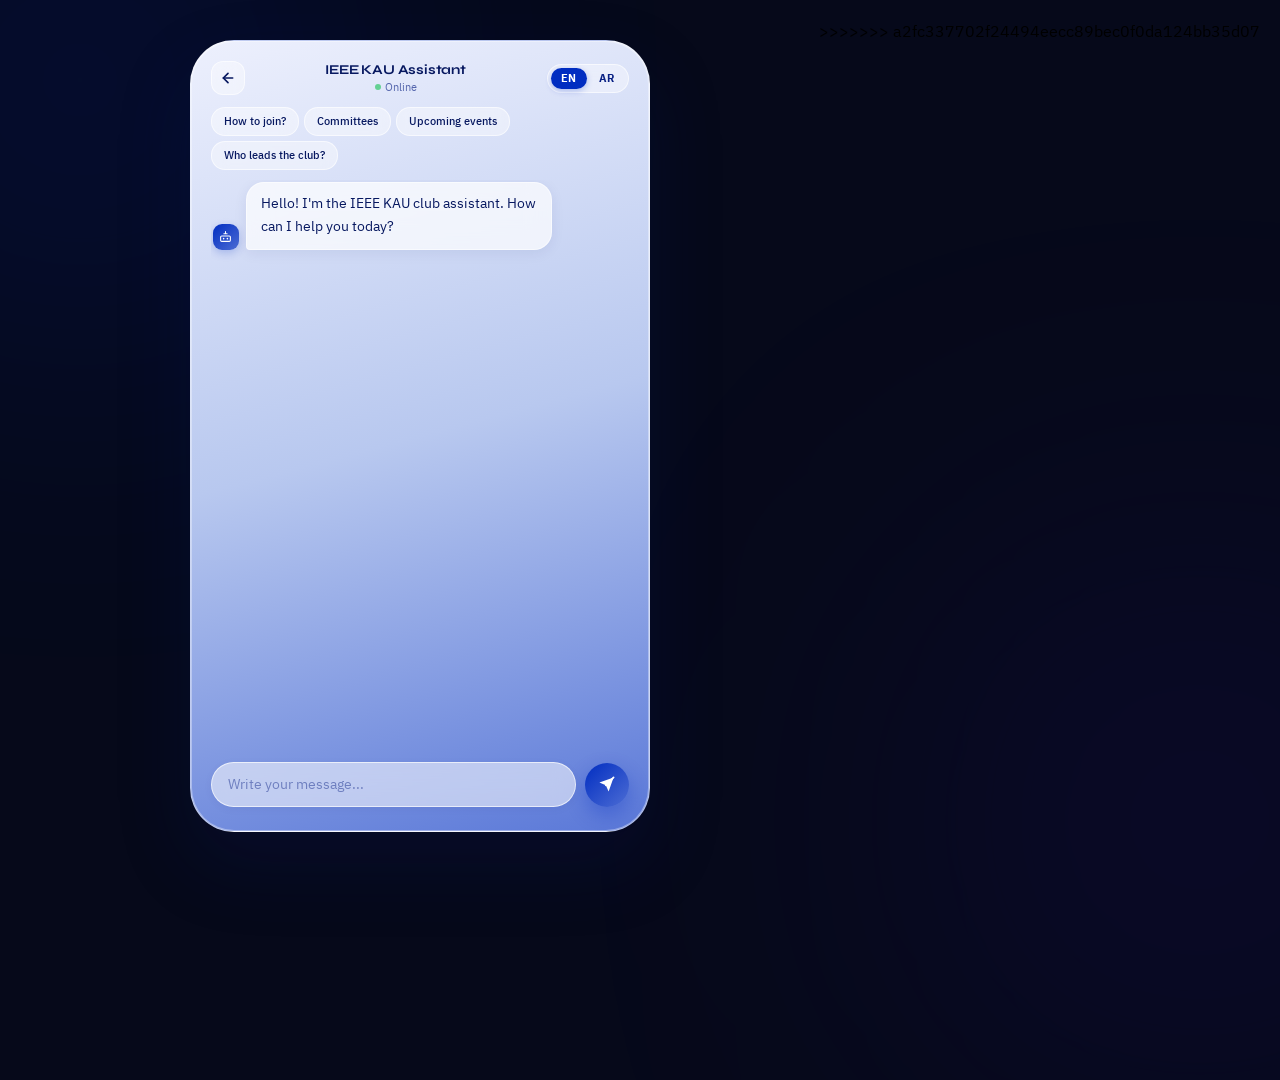
==== commit 22909ac4: "fix duplicate html in chat" ====
--- a/chat.html
+++ b/chat.html
@@ -1,4 +1,3 @@
-
 <!DOCTYPE html>
 <html lang="en">
 <head>
@@ -253,7 +252,7 @@
   </div>
 
 <script>
-const API  = 'http://localhost:8000';
+const API  = 'https://ieee-chatbot.onrender.com';
 const FORM = 'https://docs.google.com/forms/d/e/1FAIpQLSc7qI9gJxhBd5TJZJPHBXQmNmRRocxjYDDE-ccPcoLNbKSoLw/viewform';
 let hist=[], lang='en';
 
@@ -435,442 +434,5 @@
 }
 </script>
 </body>
-=======
-<!DOCTYPE html>
-<html lang="en">
-<head>
-  <meta charset="UTF-8"/>
-  <meta name="viewport" content="width=device-width, initial-scale=1.0"/>
-  <title>IEEE KAU Assistant</title>
-  <link href="https://fonts.googleapis.com/css2?family=Syne:wght@600;700;800&family=IBM+Plex+Sans+Arabic:wght@300;400;500;600&display=swap" rel="stylesheet">
-  <style>
-    :root{
-      --c1:#e7eaf9;--c2:#98abe6;--c3:#4d6dd4;--c4:#012dc1;--c5:#0a2184;--c6:#071860;
-      --glass:rgba(255,255,255,.70);--glass-b:rgba(255,255,255,.55);
-    }
-    *{box-sizing:border-box;margin:0;padding:0}
-    body{
-      min-height:100vh;font-family:'IBM Plex Sans Arabic',sans-serif;
-      background:#06091a;display:flex;justify-content:center;align-items:flex-start;
-      position:relative;padding:20px;overflow-y:auto;
-    }
-    .blur{position:absolute;border-radius:50%;filter:blur(160px);z-index:0;pointer-events:none}
-    .blur1{width:520px;height:520px;background:var(--c4);top:-180px;left:-180px;opacity:.18}
-    .blur2{width:520px;height:520px;background:#1a0a5e;bottom:-180px;right:-180px;opacity:.28}
-
-    .phone{
-      width:min(460px, 100%);min-height:88vh;max-height:none;border-radius:44px;
-      background:linear-gradient(165deg,#edf0fd 0%,#b8c8ef 50%,#5a78d8 100%);
-      border:1px solid rgba(255,255,255,.55);
-      box-shadow:0 32px 72px rgba(7,24,96,.22),0 0 0 1px rgba(255,255,255,.35) inset;
-      padding:20px 20px 24px;
-      display:flex;flex-direction:column;position:relative;z-index:2;
-      margin:20px auto;
-    }
-    @media(max-width:500px){
-      .phone{border-radius:24px;padding:16px 14px 18px;margin:10px auto;}
-      body{padding:10px;}
-    }
-
-    /* HEADER */
-    .header{
-      display:flex;align-items:center;justify-content:space-between;
-      margin-bottom:12px;flex-shrink:0;
-    }
-    .back-btn{
-      width:34px;height:34px;border-radius:12px;border:none;cursor:pointer;
-      background:rgba(255,255,255,.4);border:1px solid rgba(255,255,255,.6);
-      backdrop-filter:blur(8px);display:flex;align-items:center;justify-content:center;
-      transition:all .18s;flex-shrink:0;
-    }
-    .back-btn:hover{background:rgba(255,255,255,.65);transform:translateX(-2px)}
-    .back-btn svg{width:16px;height:16px;color:var(--c6)}
-    .header-center{display:flex;flex-direction:column;align-items:center;gap:2px}
-    .header-name{
-      font-family:'Syne',sans-serif;font-weight:700;font-size:13.5px;
-      color:var(--c6);letter-spacing:-.2px;
-    }
-    .header-status{font-size:10.5px;color:var(--c5);opacity:.65;display:flex;align-items:center;gap:4px}
-    .dot{width:6px;height:6px;background:#22c55e;border-radius:50%;animation:pulse 2s infinite}
-    @keyframes pulse{0%,100%{opacity:1}50%{opacity:.35}}
-    /* language toggle in header */
-    .lang-toggle{
-      display:flex;align-items:center;gap:2px;
-      background:rgba(255,255,255,.38);border:1px solid rgba(255,255,255,.6);
-      backdrop-filter:blur(10px);border-radius:18px;padding:3px;
-    }
-    .lang-opt{
-      padding:3px 10px;border-radius:14px;font-size:10.5px;font-weight:700;
-      color:var(--c5);transition:all .18s;letter-spacing:.4px;cursor:pointer;
-      border:none;background:transparent;font-family:inherit;
-    }
-    .lang-opt.active{background:var(--c4);color:white;box-shadow:0 2px 6px rgba(1,45,193,.28)}
-
-    /* CHIPS */
-    .chips{display:flex;flex-wrap:wrap;gap:5px;margin-bottom:10px;flex-shrink:0}
-    .chip{
-      background:rgba(255,255,255,.42);border:1px solid rgba(255,255,255,.6);
-      backdrop-filter:blur(8px);border-radius:14px;padding:5px 12px;
-      font-size:11px;color:var(--c6);cursor:pointer;font-family:inherit;
-      font-weight:500;transition:all .18s;white-space:nowrap;
-    }
-    .chip:hover{background:var(--c4);color:white;border-color:var(--c4);transform:translateY(-1px)}
-
-    /* CHAT */
-    .chat-area{
-      flex:1;min-height:300px;overflow-y:auto;display:flex;flex-direction:column;
-      gap:10px;padding:2px 2px 4px;scroll-behavior:smooth;
-    }
-    .chat-area::-webkit-scrollbar{width:3px}
-    .chat-area::-webkit-scrollbar-thumb{background:rgba(1,45,193,.18);border-radius:3px}
-
-    .chat-row{display:flex;align-items:flex-end;gap:7px}
-    .bot-row{justify-content:flex-start}
-    .user-row{justify-content:flex-end}
-
-    .av{width:26px;height:26px;border-radius:9px;flex-shrink:0;display:flex;align-items:center;justify-content:center}
-    .av-bot{background:linear-gradient(135deg,var(--c4),var(--c3));box-shadow:0 3px 8px rgba(1,45,193,.22)}
-    .av-bot svg{width:13px;height:13px;color:white}
-    .av-user{background:rgba(255,255,255,.42);border:1px solid rgba(255,255,255,.6)}
-    .av-user svg{width:13px;height:13px;color:var(--c5)}
-
-    .message{
-      padding:10px 14px;border-radius:18px;max-width:74%;
-      font-size:13.5px;line-height:1.7;word-break:break-word;
-      animation:up .22s ease;
-    }
-    @keyframes up{from{opacity:0;transform:translateY(6px)}to{opacity:1;transform:translateY(0)}}
-    .bot-msg{
-      background:var(--glass);color:var(--c6);
-      border-bottom-left-radius:4px;
-      box-shadow:0 3px 14px rgba(7,24,96,.07);
-      border:1px solid var(--glass-b);backdrop-filter:blur(12px);
-    }
-    .user-msg{
-      background:linear-gradient(135deg,var(--c4),var(--c3));color:white;
-      border-bottom-right-radius:4px;
-      box-shadow:0 4px 14px rgba(1,45,193,.28);
-    }
-    .bot-msg strong{font-weight:700;color:var(--c4)}
-    .md-list{margin:6px 0 2px;display:flex;flex-direction:column;gap:5px}
-    .md-item{display:flex;gap:8px;align-items:flex-start;font-size:13px}
-    .md-dot{width:5px;height:5px;border-radius:50%;background:var(--c4);flex-shrink:0;margin-top:7px}
-
-    /* BUTTONS */
-    .lbtn{
-      display:inline-flex;align-items:center;gap:5px;
-      color:white!important;text-decoration:none;
-      padding:5px 12px;border-radius:18px;font-size:11.5px;font-weight:600;
-      margin:2px;transition:all .18s;cursor:pointer;font-family:inherit;border:none;
-    }
-    .lbtn:hover{filter:brightness(1.1);transform:translateY(-1px)}
-    .lbtn.wa{background:#16a34a}
-    .lbtn.em{background:#dc2626}
-    .lbtn.fm{background:var(--c4)}
-    .lbtn.xb{background:#0f172a}
-    .lbtn.mt{background:#0d9488}
-    .lbtn.ig{background:linear-gradient(45deg,#f09433,#e6683c,#dc2743,#cc2366,#bc1888)}
-    .lbtn.li{background:#0077b5}
-    .lbtn.tg{background:#229ed9}
-    .lbtn svg{width:11px;height:11px}
-    .btn-row{display:flex;flex-wrap:wrap;gap:5px;margin-top:7px}
-
-    /* EVENT CARD */
-    .ev-card{
-      background:var(--glass);backdrop-filter:blur(12px);
-      border:1px solid var(--glass-b);border-radius:16px;
-      padding:12px 14px;max-width:88%;
-      box-shadow:0 3px 14px rgba(7,24,96,.07);
-      border-left:3px solid var(--c4);align-self:flex-start;animation:up .22s ease;
-    }
-    .ev-badge{
-      display:inline-block;font-size:9.5px;font-weight:700;
-      letter-spacing:.8px;text-transform:uppercase;
-      padding:2px 8px;border-radius:18px;margin-bottom:5px;
-    }
-    .b-up{background:#dcfce7;color:#15803d}
-    .b-rc{background:#fef9c3;color:#a16207}
-    .b-pa{background:#f1f5f9;color:#64748b}
-    .ev-date{font-size:11px;color:var(--c5);opacity:.7;margin-bottom:5px;font-weight:500}
-    .ev-text{font-size:13px;color:var(--c6);line-height:1.65;margin-bottom:8px}
-
-    /* TYPING */
-    .typing{
-      display:flex;gap:4px;align-items:center;padding:10px 14px;
-      background:var(--glass);border:1px solid var(--glass-b);backdrop-filter:blur(12px);
-      border-radius:18px;border-bottom-left-radius:4px;
-      align-self:flex-start;box-shadow:0 3px 12px rgba(7,24,96,.06);
-    }
-    .typing span{width:5px;height:5px;background:var(--c4);border-radius:50%;opacity:.45;animation:tb 1.2s infinite}
-    .typing span:nth-child(2){animation-delay:.2s}
-    .typing span:nth-child(3){animation-delay:.4s}
-    @keyframes tb{0%,60%,100%{transform:translateY(0);opacity:.45}30%{transform:translateY(-5px);opacity:1}}
-
-    /* INPUT */
-    .input-wrap{margin-top:10px;display:flex;gap:9px;align-items:center;flex-shrink:0}
-    .chat-input{
-      flex:1;padding:11px 16px;border-radius:24px;border:none;outline:none;
-      background:rgba(255,255,255,.55);backdrop-filter:blur(10px);
-      border:1px solid rgba(255,255,255,.65);
-      color:var(--c6);font-size:13.5px;font-family:inherit;
-      box-shadow:0 2px 8px rgba(7,24,96,.05);transition:all .2s;
-    }
-    .chat-input:focus{background:rgba(255,255,255,.82);border-color:rgba(1,45,193,.25)}
-    .chat-input::placeholder{color:var(--c5);opacity:.45}
-    .send-btn{
-      width:44px;height:44px;border-radius:50%;border:none;cursor:pointer;
-      background:linear-gradient(135deg,var(--c4),var(--c3));
-      display:flex;align-items:center;justify-content:center;flex-shrink:0;
-      box-shadow:0 8px 20px rgba(1,45,193,.32);transition:all .18s;
-    }
-    .send-btn:hover{transform:scale(1.08);box-shadow:0 12px 26px rgba(1,45,193,.42)}
-    .send-btn:disabled{opacity:.4;cursor:not-allowed;transform:none}
-    .send-btn svg{width:17px;height:17px;color:white}
-
-    .sec-lbl{
-      font-size:10px;color:var(--c5);text-align:center;
-      padding:2px 0;opacity:.6;letter-spacing:.6px;text-transform:uppercase;font-weight:600;
-    }
-  </style>
-</head>
-<body>
-  <div class="blur blur1"></div>
-  <div class="blur blur2"></div>
-  <div class="phone">
-
-    <!-- HEADER -->
-    <div class="header">
-      <!-- Back button -->
-      <button class="back-btn" onclick="history.length>1?history.back():window.location='index.html'" title="Back">
-        <svg viewBox="0 0 24 24" fill="none" stroke="currentColor" stroke-width="2.5" stroke-linecap="round" stroke-linejoin="round">
-          <line x1="19" y1="12" x2="5" y2="12"/><polyline points="12 19 5 12 12 5"/>
-        </svg>
-      </button>
-
-      <!-- Center title -->
-      <div class="header-center">
-        <div class="header-name">IEEE KAU Assistant</div>
-        <div class="header-status"><span class="dot"></span><span id="statusTxt">Online</span></div>
-      </div>
-
-      <!-- Language toggle -->
-      <div class="lang-toggle">
-        <button class="lang-opt active" id="opt-en" onclick="setLang('en')">EN</button>
-        <button class="lang-opt"        id="opt-ar" onclick="setLang('ar')">AR</button>
-      </div>
-    </div>
-
-    <!-- CHIPS -->
-    <div class="chips" id="chips">
-      <button class="chip" onclick="askChip(this)">How to join?</button>
-      <button class="chip" onclick="askChip(this)">Committees</button>
-      <button class="chip" onclick="askChip(this)">Upcoming events</button>
-      <button class="chip" onclick="askChip(this)">Who leads the club?</button>
-    </div>
-
-    <!-- CHAT -->
-    <div class="chat-area" id="chatArea">
-      <div class="chat-row bot-row">
-        <div class="av av-bot"><svg viewBox="0 0 24 24" fill="none" stroke="currentColor" stroke-width="2" stroke-linecap="round" stroke-linejoin="round"><rect x="3" y="11" width="18" height="10" rx="2"/><path d="M12 3v4m-3 0h6"/><circle cx="8.5" cy="16" r="1.5" fill="currentColor" stroke="none"/><circle cx="15.5" cy="16" r="1.5" fill="currentColor" stroke="none"/></svg></div>
-        <div class="message bot-msg" id="welcomeMsg">Hello! I'm the IEEE KAU club assistant. How can I help you today?</div>
-      </div>
-    </div>
-
-    <!-- INPUT -->
-    <div class="input-wrap" id="inputWrap">
-      <input type="text" class="chat-input" id="userInput"
-        placeholder="Write your message..."
-        onkeydown="if(event.key==='Enter')sendMsg()"/>
-      <button class="send-btn" id="sendBtn" onclick="sendMsg()">
-        <svg viewBox="0 0 24 24" fill="none" stroke="currentColor" stroke-width="2.5" stroke-linecap="round" stroke-linejoin="round">
-          <line x1="22" y1="2" x2="11" y2="13"/><polygon points="22 2 15 22 11 13 2 9 22 2" fill="currentColor" stroke="none"/>
-        </svg>
-      </button>
-    </div>
-  </div>
-
-<script>
-const API  = 'https://ieee-chatbot.onrender.com';
-const FORM = 'https://docs.google.com/forms/d/e/1FAIpQLSc7qI9gJxhBd5TJZJPHBXQmNmRRocxjYDDE-ccPcoLNbKSoLw/viewform';
-let hist=[], lang='en';
-
-// Read lang from URL param (set by landing page)
-const urlLang = new URLSearchParams(window.location.search).get('lang');
-if(urlLang==='ar') { lang='ar'; }
-
-// ── Sound ─────────────────────────────────────────────────────────────────────
-function beep(f,d){try{const c=new AudioContext(),o=c.createOscillator(),g=c.createGain();o.connect(g);g.connect(c.destination);o.frequency.value=f;g.gain.setValueAtTime(0.04,c.currentTime);g.gain.exponentialRampToValueAtTime(0.001,c.currentTime+d);o.start();o.stop(c.currentTime+d);}catch(e){}}
-
-// ── Icons (SVG strings) ───────────────────────────────────────────────────────
-const IC={
-  ext:`<svg viewBox="0 0 24 24" fill="none" stroke="currentColor" stroke-width="2" stroke-linecap="round" stroke-linejoin="round" width="11" height="11"><path d="M18 13v6a2 2 0 0 1-2 2H5a2 2 0 0 1-2-2V8a2 2 0 0 1 2-2h6"/><polyline points="15 3 21 3 21 9"/><line x1="10" y1="14" x2="21" y2="3"/></svg>`,
-  mail:`<svg viewBox="0 0 24 24" fill="none" stroke="currentColor" stroke-width="2" stroke-linecap="round" stroke-linejoin="round" width="11" height="11"><path d="M4 4h16c1.1 0 2 .9 2 2v12c0 1.1-.9 2-2 2H4c-1.1 0-2-.9-2-2V6c0-1.1.9-2 2-2z"/><polyline points="22,6 12,13 2,6"/></svg>`,
-  msg:`<svg viewBox="0 0 24 24" fill="none" stroke="currentColor" stroke-width="2" stroke-linecap="round" stroke-linejoin="round" width="11" height="11"><path d="M21 15a2 2 0 0 1-2 2H7l-4 4V5a2 2 0 0 1 2-2h14a2 2 0 0 1 2 2z"/></svg>`,
-  vid:`<svg viewBox="0 0 24 24" fill="none" stroke="currentColor" stroke-width="2" stroke-linecap="round" stroke-linejoin="round" width="11" height="11"><polygon points="23 7 16 12 23 17 23 7"/><rect x="1" y="5" width="15" height="14" rx="2" ry="2"/></svg>`,
-};
-
-// ── Language ──────────────────────────────────────────────────────────────────
-function applyLang(){
-  const ar=lang==='ar';
-  document.getElementById('opt-en').classList.toggle('active',!ar);
-  document.getElementById('opt-ar').classList.toggle('active',ar);
-  document.getElementById('statusTxt').textContent = ar?'متصلة':'Online';
-  const iw=document.getElementById('inputWrap');
-  const inp=document.getElementById('userInput');
-  iw.style.flexDirection = ar?'row-reverse':'row';
-  inp.style.direction    = ar?'rtl':'ltr';
-  inp.style.textAlign    = ar?'right':'left';
-  inp.placeholder        = ar?'اكتبي سؤالك هنا...':'Write your message...';
-  document.getElementById('welcomeMsg').textContent = ar
-    ? 'أهلاً! أنا مساعدة نادي IEEE في جامعة الملك عبدالعزيز. كيف أقدر أساعدك؟'
-    : "Hello! I'm the IEEE KAU club assistant. How can I help you today?";
-  const c=document.getElementById('chips');
-  if(c) c.innerHTML = ar
-    ? '<button class="chip" onclick="askChip(this)">كيف أنضم للنادي؟</button><button class="chip" onclick="askChip(this)">اللجان</button><button class="chip" onclick="askChip(this)">الفعاليات القادمة</button><button class="chip" onclick="askChip(this)">من هي الرئيسة؟</button>'
-    : '<button class="chip" onclick="askChip(this)">How to join?</button><button class="chip" onclick="askChip(this)">Committees</button><button class="chip" onclick="askChip(this)">Upcoming events</button><button class="chip" onclick="askChip(this)">Who leads the club?</button>';
-}
-
-function setLang(l){lang=l;applyLang();}
-
-// Init lang on load
-applyLang();
-
-// ── Chips ─────────────────────────────────────────────────────────────────────
-function askChip(btn){
-  document.getElementById('userInput').value=btn.textContent.trim();
-  const c=document.getElementById('chips');if(c)c.style.display='none';
-  sendMsg();
-}
-
-// ── Markdown ──────────────────────────────────────────────────────────────────
-function renderMd(t){
-  let h=t.replace(/\*\*(.+?)\*\*/g,'<strong>$1</strong>');
-  const lines=h.split('\n');let out='',inL=false,lH='';
-  for(let l of lines){
-    const m=l.match(/^[\-\*•]\s+(.+)/);
-    if(m){if(!inL){inL=true;lH='<div class="md-list">';}lH+=`<div class="md-item"><span class="md-dot"></span><span>${m[1]}</span></div>`;}
-    else{if(inL){out+=lH+'</div>';inL=false;lH='';}out+=l+(l.trim()?'<br>':'');}
-  }
-  if(inL)out+=lH+'</div>';
-  return out.replace(/(<br>)+$/,'').replace(/^(<br>)+/,'');
-}
-
-// ── Links ─────────────────────────────────────────────────────────────────────
-function procLinks(raw){
-  // URLs are stripped server-side. Just render markdown, no URL scanning needed.
-  return renderMd(raw.trim());
-}
-
-function renderButtons(buttons, ar, targetMsg){
-  if(!buttons || buttons.length===0) return;
-  // WhatsApp warning
-  const hasWa = buttons.some(b=>b.type==='whatsapp');
-  if(hasWa && targetMsg){
-    const warn = document.createElement('div');
-    warn.style.cssText='font-size:11px;color:#854d0e;background:#fef9c3;padding:5px 10px;border-radius:8px;margin:6px 0 4px;';
-    warn.textContent = ar ? 'تنبيه: مجموعة الواتساب خاصة بمجتمع البحث فقط وليست للانضمام العام'
-                          : 'Note: This WhatsApp group is for the Research Community only, not general membership.';
-    targetMsg.appendChild(warn);
-  }
-  const row = document.createElement('div');
-  row.className = 'btn-row';
-  const iconMap = {form:IC.ext,instagram:IC.ext,whatsapp:IC.msg,email:IC.mail,x:IC.ext,linkedin:IC.ext,telegram:IC.ext,meet:IC.vid};
-  const clsMap  = {form:'fm',instagram:'ig',whatsapp:'wa',email:'em',x:'xb',linkedin:'li',telegram:'tg',meet:'mt'};
-  buttons.forEach(b=>{
-    const a = document.createElement('a');
-    a.href=b.url; a.target='_blank';
-    a.className=`lbtn ${clsMap[b.type]||'fm'}`;
-    a.innerHTML=`${iconMap[b.type]||IC.ext} ${b.label}`;
-    row.appendChild(a);
-  });
-  if(targetMsg) targetMsg.appendChild(row);
-  else document.getElementById('chatArea').appendChild(row);
-  sc();
-}
-
-// ── Avatars ───────────────────────────────────────────────────────────────────
-const BOT_AV=`<div class="av av-bot"><svg viewBox="0 0 24 24" fill="none" stroke="currentColor" stroke-width="2" stroke-linecap="round" stroke-linejoin="round"><rect x="3" y="11" width="18" height="10" rx="2"/><path d="M12 3v4m-3 0h6"/><circle cx="8.5" cy="16" r="1.5" fill="currentColor" stroke="none"/><circle cx="15.5" cy="16" r="1.5" fill="currentColor" stroke="none"/></svg></div>`;
-const USR_AV=`<div class="av av-user"><svg viewBox="0 0 24 24" fill="none" stroke="currentColor" stroke-width="2" stroke-linecap="round" stroke-linejoin="round"><path d="M20 21v-2a4 4 0 0 0-4-4H8a4 4 0 0 0-4 4v2"/><circle cx="12" cy="7" r="4"/></svg></div>`;
-
-// ── Add message ───────────────────────────────────────────────────────────────
-function addMsg(text,role){
-  const row=document.createElement('div');
-  row.className=`chat-row ${role==='bot'?'bot-row':'user-row'}`;
-  const msg=document.createElement('div');
-  msg.className=`message ${role==='bot'?'bot-msg':'user-msg'}`;
-  if(role==='bot')msg.innerHTML=procLinks(text);else msg.textContent=text;
-  if(role==='bot'){row.innerHTML=BOT_AV;row.appendChild(msg);}
-  else{row.appendChild(msg);row.innerHTML+=USR_AV;}
-  document.getElementById('chatArea').appendChild(row);sc();
-  return msg;
-}
-
-// ── Event card ────────────────────────────────────────────────────────────────
-function addCard(ev){
-  const card=document.createElement('div');card.className='ev-card';
-  const ar=lang==='ar';
-  let ds='';
-  if(ev.date){try{const dt=new Date(ev.date);ds=dt.toLocaleString(ar?'ar-SA':'en-US',{weekday:'long',year:'numeric',month:'long',day:'numeric',hour:'2-digit',minute:'2-digit',timeZone:'Asia/Riyadh'});}catch(e){ds=ev.date.slice(0,16);}}
-  let badge,bc;
-  if(ev.is_upcoming){badge=ar?'قادم':'Upcoming';bc='b-up';}
-  else if(ev.days_old!==null&&ev.days_old<=3){badge=ar?'حديث':'Recent';bc='b-rc';}
-  else{badge=ar?'سابق':'Past';bc='b-pa';}
-  const sum=ev.title.length>160?ev.title.slice(0,160)+'...':ev.title;
-  let ab='';
-  if(ev.link){const x=ev.link.replace('nitter.net','x.com');ab+=`<a href="${x}" target="_blank" class="lbtn xb" style="font-size:11px;padding:5px 10px;">${IC.ext} ${ar?'عرض على X':'View on X'}</a>`;}
-  if(ev.meet)ab+=`<a href="${ev.meet}" target="_blank" class="lbtn mt" style="font-size:11px;padding:5px 10px;">${IC.vid} ${ar?'انضمي':'Join'}</a>`;
-  if(ev.whatsapp)ab+=`<a href="${ev.whatsapp}" target="_blank" class="lbtn wa" style="font-size:11px;padding:5px 10px;">${IC.msg} ${ar?'البحث':'Research WA'}</a>`;
-  if(ev.form)ab+=`<a href="${ev.form}" target="_blank" class="lbtn fm" style="font-size:11px;padding:5px 10px;">${IC.ext} ${ar?'سجّلي':'Register'}</a>`;
-  card.innerHTML=`<span class="ev-badge ${bc}">${badge}</span>${ds?`<div class="ev-date">${ds}</div>`:''}
-    <div class="ev-text">${sum}</div>${ab?`<div class="btn-row">${ab}</div>`:''}`;
-  document.getElementById('chatArea').appendChild(card);sc();
-}
-
-function addTyping(){
-  const d=document.createElement('div');d.className='typing';
-  d.innerHTML='<span></span><span></span><span></span>';
-  document.getElementById('chatArea').appendChild(d);sc();return d;
-}
-function addLbl(t){
-  const d=document.createElement('div');d.className='sec-lbl';d.textContent=t;
-  document.getElementById('chatArea').appendChild(d);sc();
-}
-function sc(){const a=document.getElementById('chatArea');a.scrollTop=a.scrollHeight;}
-
-// ── Send ──────────────────────────────────────────────────────────────────────
-async function sendMsg(){
-  const inp=document.getElementById('userInput');
-  const btn=document.getElementById('sendBtn');
-  const msg=inp.value.trim();if(!msg)return;
-  const c=document.getElementById('chips');if(c)c.style.display='none';
-  addMsg(msg,'user');beep(440,.08);inp.value='';btn.disabled=true;
-  const ty=addTyping();
-  hist.push({role:'user',content:msg});
-  try{
-    const res=await fetch(`${API}/chat`,{
-      method:'POST',headers:{'Content-Type':'application/json'},
-      body:JSON.stringify({message:msg,language:lang,conversation_history:hist.slice(-6)})
-    });
-    const data=await res.json();
-    ty.remove();const botMsgEl=addMsg(data.response,'bot');beep(560,.12);
-    hist.push({role:'assistant',content:data.response});
-    renderButtons(data.buttons||[], lang==='ar', botMsgEl);
-    if(data.events&&data.events.length>0){
-      const ar=lang==='ar';
-      const up=data.events.filter(e=>e.is_upcoming);
-      const rc=data.events.filter(e=>!e.is_upcoming&&e.days_old!==null&&e.days_old<=3);
-      const pa=data.events.filter(e=>!e.is_upcoming&&(e.days_old===null||e.days_old>3));
-      if(up.length>0){addLbl(ar?'الفعاليات القادمة':'UPCOMING EVENTS');up.forEach(e=>addCard(e));}
-      else if(rc.length>0){addLbl(ar?'منشورات حديثة':'RECENT POSTS');rc.slice(0,3).forEach(e=>addCard(e));}
-      else if(pa.length>0){addLbl(ar?'فعاليات سابقة':'PAST EVENTS');pa.slice(0,3).forEach(e=>addCard(e));}
-    }
-  }catch(err){
-    ty.remove();
-    addMsg(lang==='ar'?'عذراً، في مشكلة بالاتصال.':'Connection error — make sure the API is running.','bot');
-  }
-  btn.disabled=false;inp.focus();
-}
-</script>
-</body>
 >>>>>>> a2fc337702f24494eecc89bec0f0da124bb35d07
 </html>
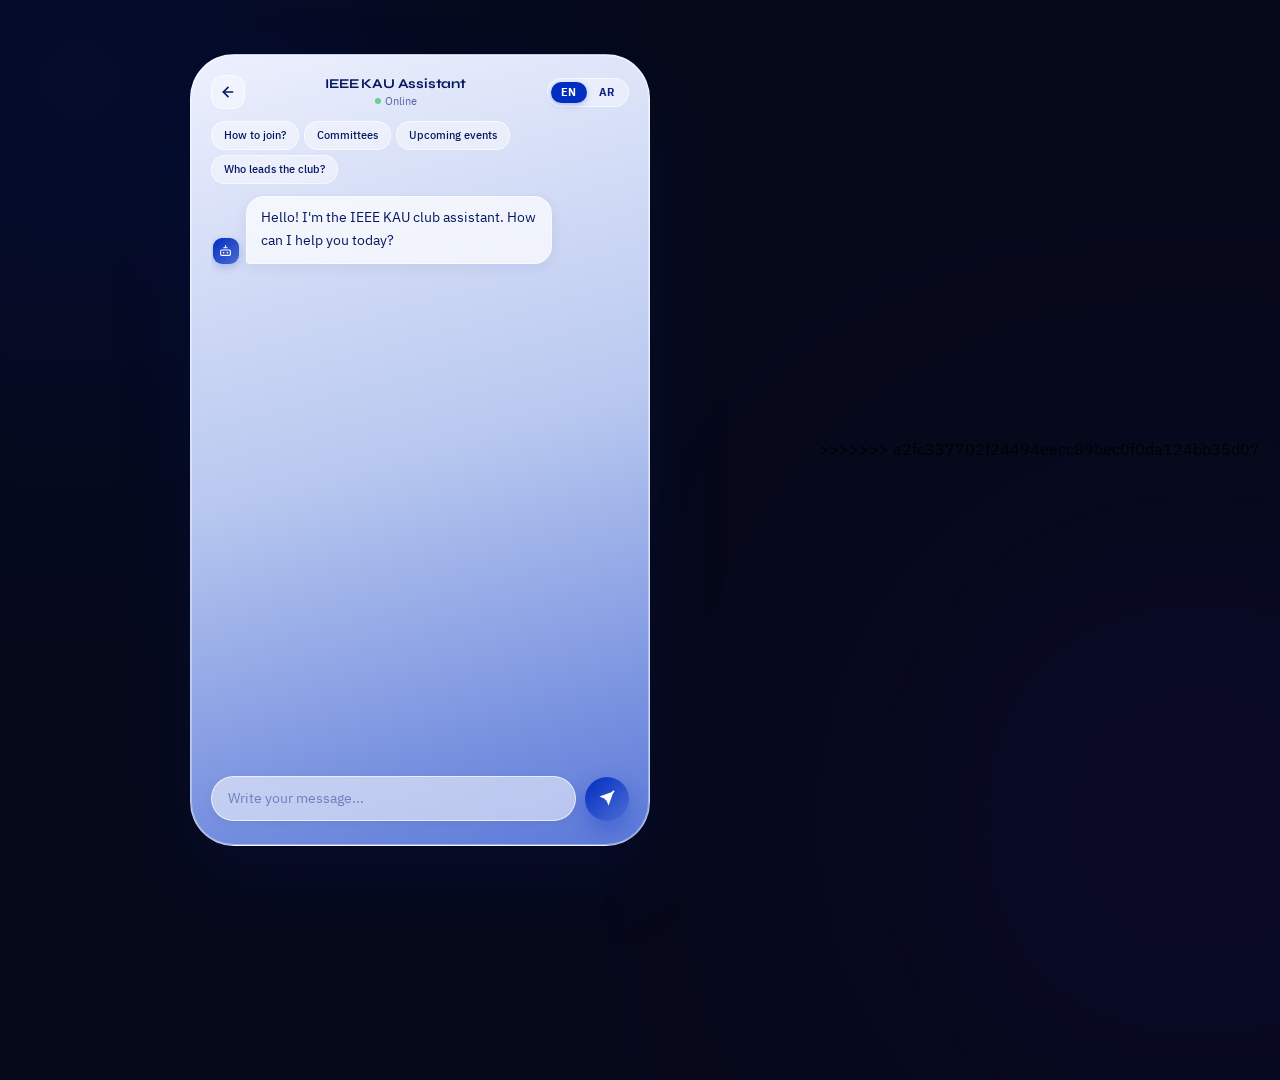
==== commit b3d623c9: "center layout" ====
--- a/chat.html
+++ b/chat.html
@@ -13,7 +13,7 @@
     *{box-sizing:border-box;margin:0;padding:0}
     body{
       min-height:100vh;font-family:'IBM Plex Sans Arabic',sans-serif;
-      background:#06091a;display:flex;justify-content:center;align-items:flex-start;
+      background:#06091a;display:flex;justify-content:center;align-items:center;
       position:relative;padding:20px;overflow-y:auto;
     }
     .blur{position:absolute;border-radius:50%;filter:blur(160px);z-index:0;pointer-events:none}
@@ -115,7 +115,7 @@
     }
     .bot-msg strong{font-weight:700;color:var(--c4)}
     .md-list{margin:6px 0 2px;display:flex;flex-direction:column;gap:5px}
-    .md-item{display:flex;gap:8px;align-items:flex-start;font-size:13px}
+    .md-item{display:flex;gap:8px;align-items:center;font-size:13px}
     .md-dot{width:5px;height:5px;border-radius:50%;background:var(--c4);flex-shrink:0;margin-top:7px}
 
     /* BUTTONS */
